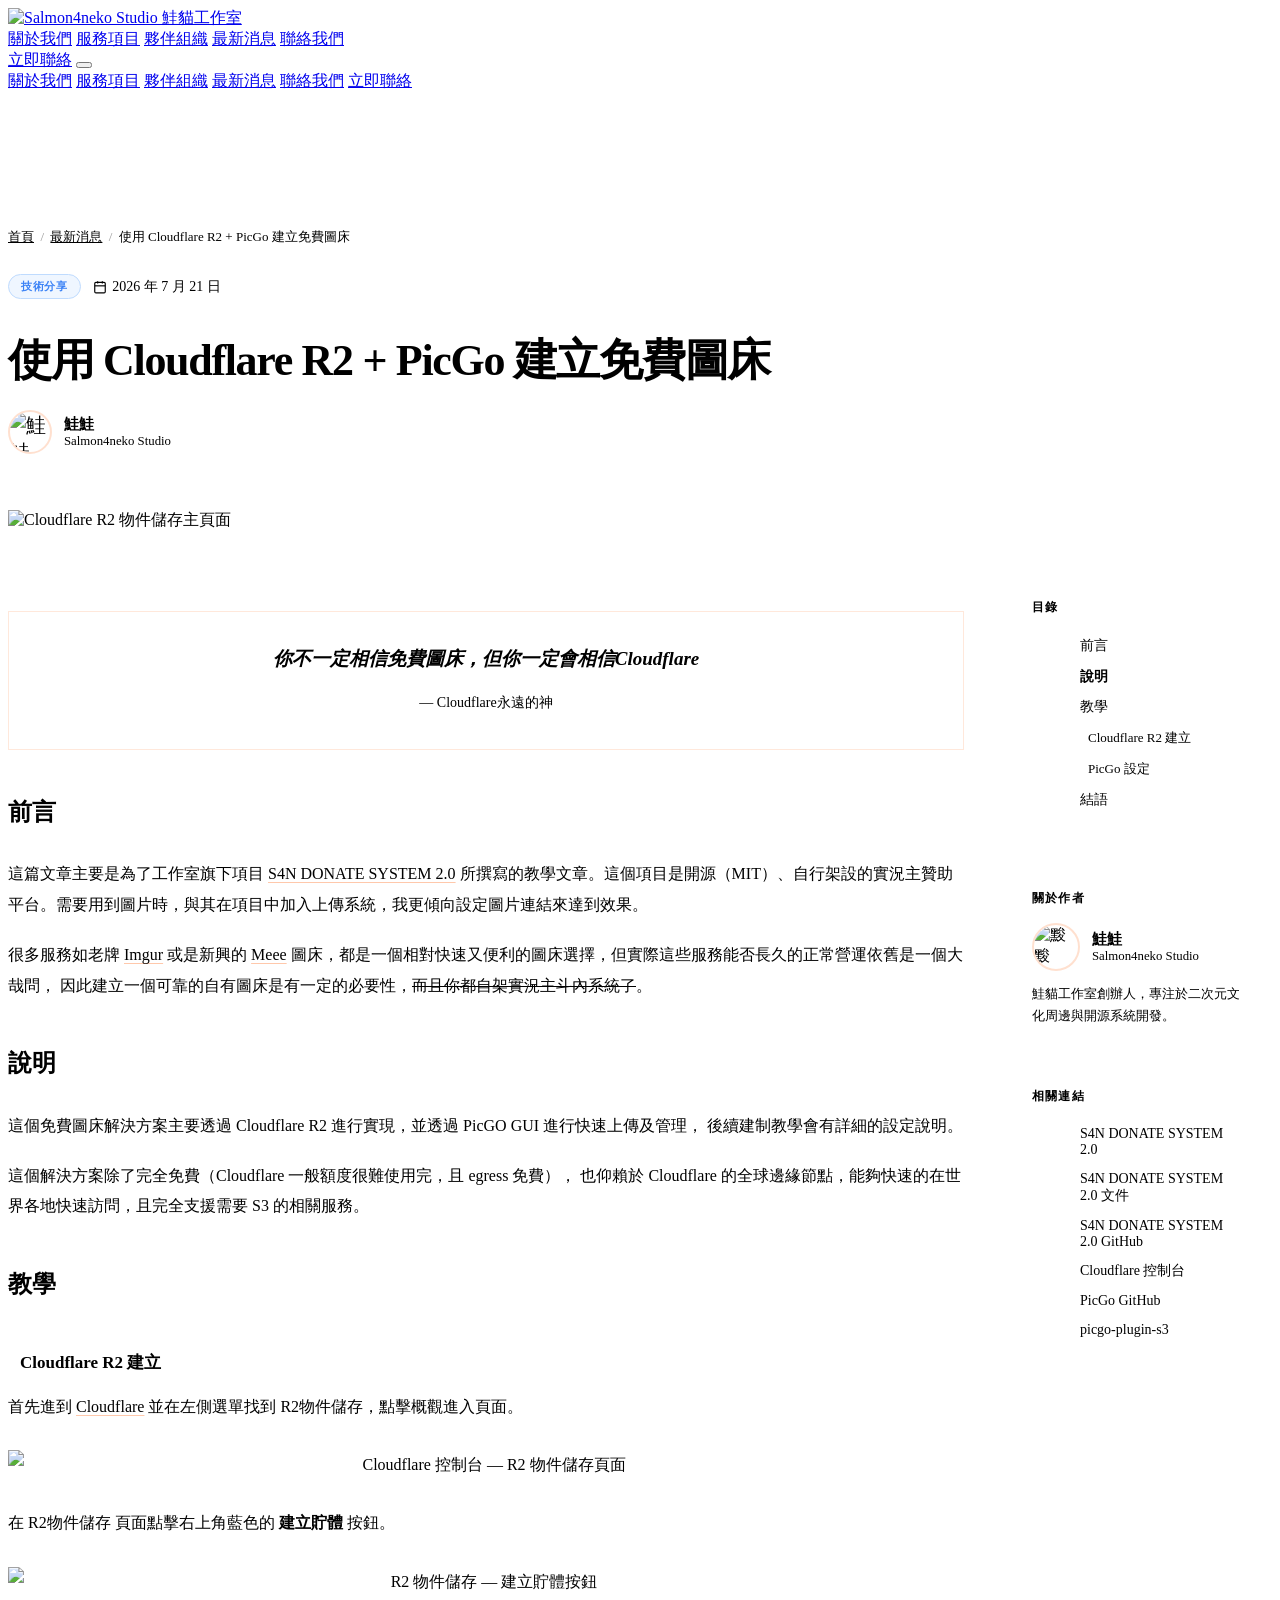
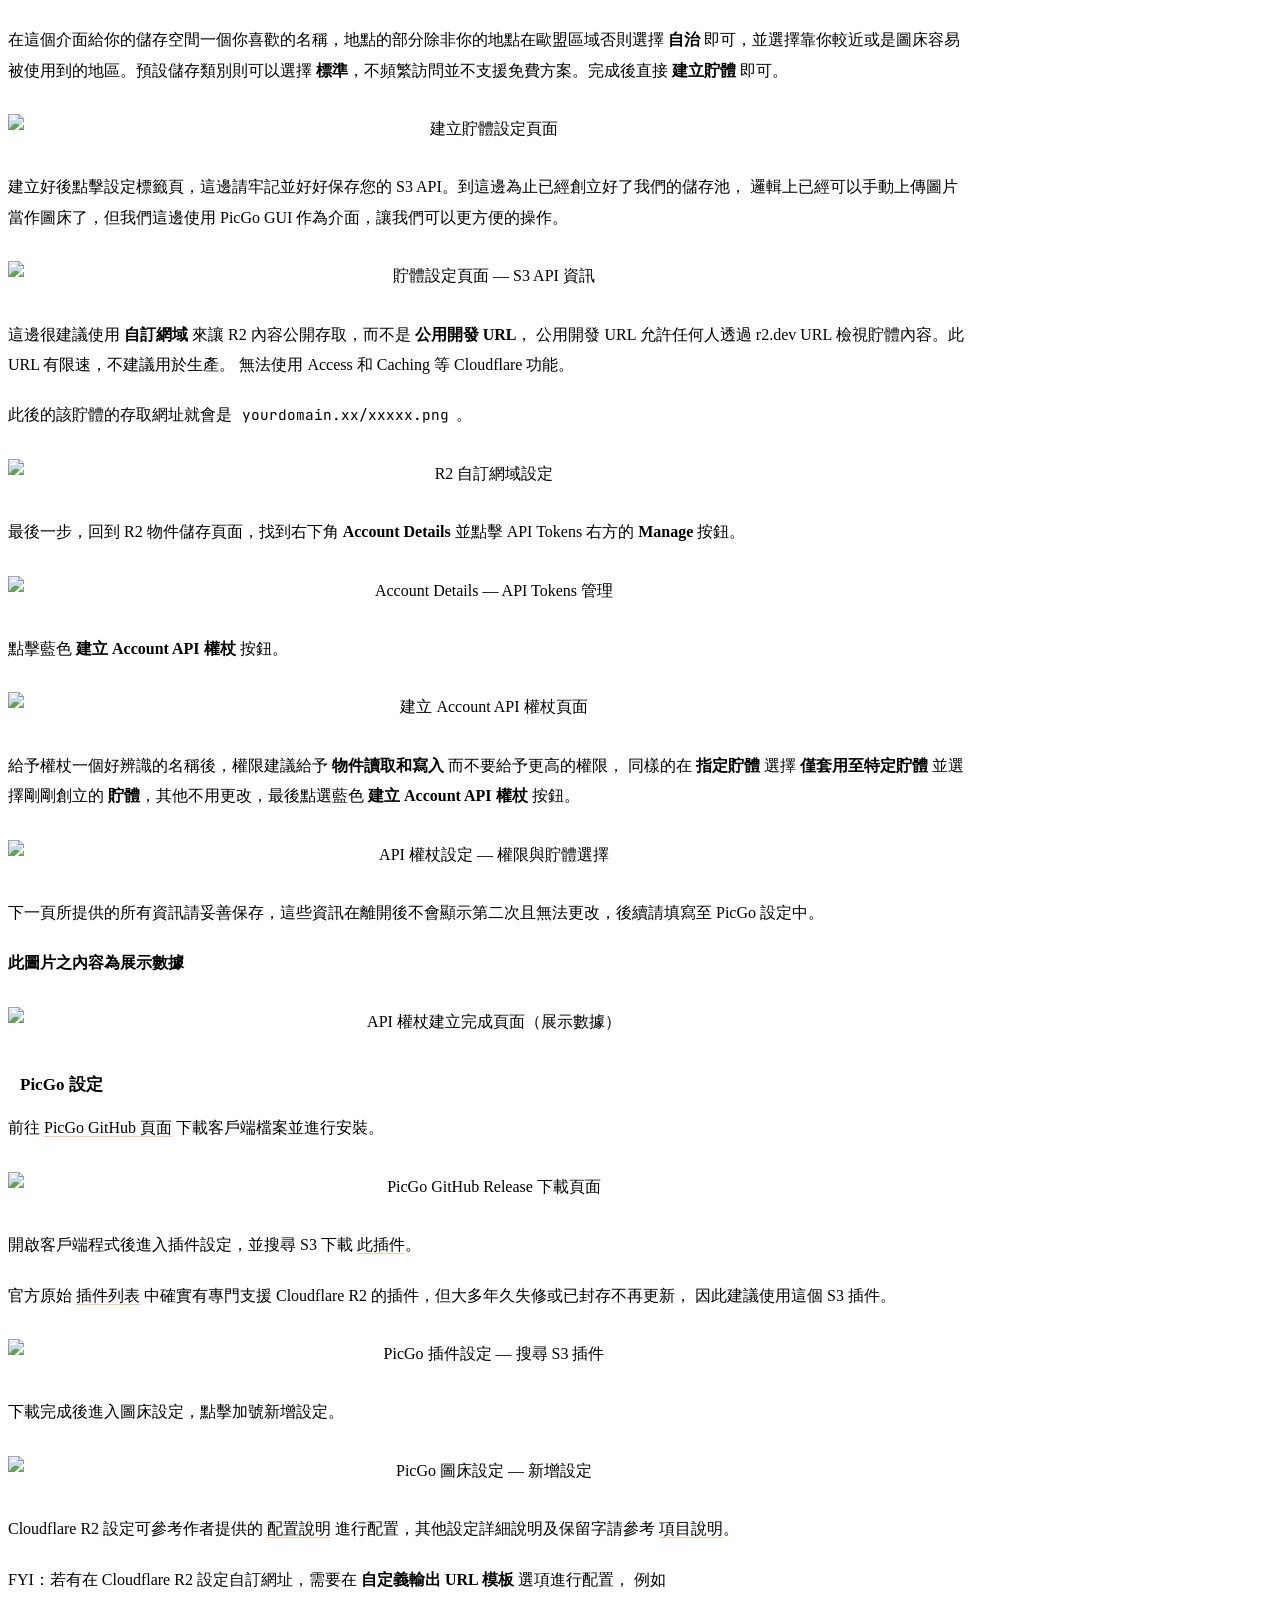
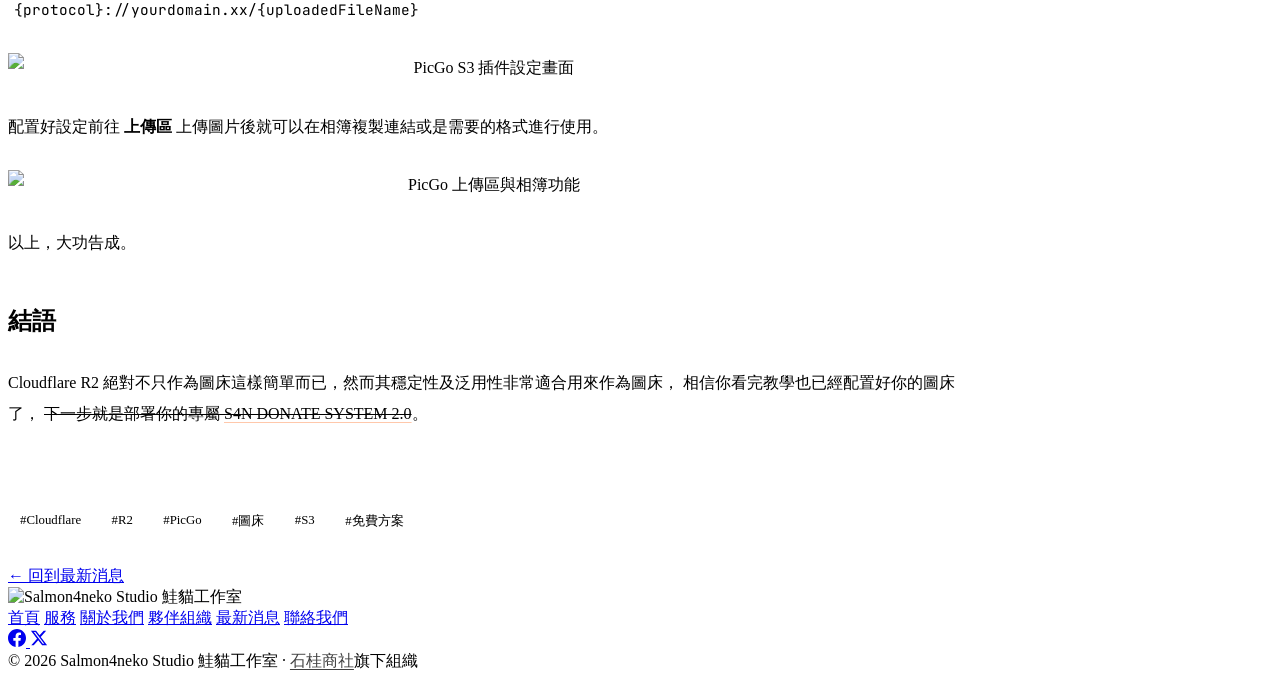
==== news/001-cloudflare-r2-picgo.html @ 96226a27 "feat: describe S4N DONATE SYSTEM 2.0 on the services page Replace the archived v1 claims (GPLv3, the" ====
<!DOCTYPE html>
<html lang="zh-TW">

<head>
    <meta charset="UTF-8" />
    <meta name="viewport" content="width=device-width, initial-scale=1, shrink-to-fit=no" />
    <title>使用 Cloudflare R2 + PicGo 建立免費圖床 — Salmon4neko Studio</title>
    <meta name="description" content="介紹如何透過 Cloudflare R2 物件儲存搭配 PicGo GUI 工具，建立穩定可靠的自有圖床解決方案，完全免費且支援全球 CDN 加速。" />
    <meta property="og:title" content="使用 Cloudflare R2 + PicGo 建立免費圖床 — Salmon4neko Studio" />
    <meta property="og:description" content="介紹如何透過 Cloudflare R2 物件儲存搭配 PicGo GUI 工具，建立穩定可靠的自有圖床解決方案。" />
    <meta property="og:type" content="article" />
    <meta property="og:image" content="https://img.uwub.tw/Salmon4neko%20Studio_%E6%A8%99%E6%BA%96%E5%AD%97.png" />
    <meta property="og:url" content="https://salmon4neko.com/news/001-cloudflare-r2-picgo" />
    <meta property="article:published_time" content="2026-07-21" />
    <link rel="icon" type="image/png"
        href="https://img.uwub.tw/Salmon4neko%20Studio_%E6%AD%A3%E6%96%B9%E5%BD%A2%E5%9C%96%E6%A8%99.png" />

    <!-- Tocas UI 5.0 -->
    <link rel="stylesheet" href="https://cdnjs.cloudflare.com/ajax/libs/tocas-ui/5.0.2/tocas.min.css" />
    <script src="https://cdnjs.cloudflare.com/ajax/libs/tocas-ui/5.0.2/tocas.min.js"></script>

    <!-- 字體：Noto Sans TC + JetBrains Mono -->
    <link rel="preconnect" href="https://fonts.googleapis.com" />
    <link rel="preconnect" href="https://fonts.gstatic.com" crossorigin />
    <link
        href="https://fonts.googleapis.com/css2?family=Noto+Sans+TC:wght@300;400;500;700;900&family=JetBrains+Mono:wght@400;500&display=swap"
        rel="stylesheet" />

    <link rel="stylesheet" href="../style.css?v=20260721c" />

    <style>
        /* =============================================
           文章頁面專屬樣式
           ============================================= */

        /* 文章 Hero */
        .s4n-article-hero {
            margin-top: 64px;
            padding: 4.5rem 0 3.5rem;
            background: var(--s4n-bg);
            border-bottom: 1px solid var(--s4n-border);
        }

        .s4n-article-breadcrumb {
            display: flex;
            align-items: center;
            gap: 0.4rem;
            font-size: 0.8125rem;
            color: var(--s4n-text-light);
            margin-bottom: 1.75rem;
            flex-wrap: wrap;
        }

        .s4n-article-breadcrumb a {
            color: var(--s4n-text-2);
            transition: color var(--s4n-transition);
        }

        .s4n-article-breadcrumb a:hover {
            color: var(--s4n-salmon);
        }

        .s4n-article-breadcrumb-sep {
            opacity: 0.4;
        }

        .s4n-article-hero-meta {
            display: flex;
            align-items: center;
            gap: 0.75rem;
            flex-wrap: wrap;
            margin-bottom: 1.25rem;
        }

        .s4n-article-cat-tag {
            display: inline-block;
            font-size: 0.7rem;
            font-weight: 700;
            letter-spacing: 0.06em;
            text-transform: uppercase;
            padding: 0.25rem 0.75rem;
            border-radius: 999px;
            background: #eff6ff;
            color: #3b82f6;
            border: 1px solid #bfdbfe;
        }

        .s4n-article-date {
            font-size: 0.875rem;
            color: var(--s4n-text-light);
            display: flex;
            align-items: center;
            gap: 0.35rem;
        }

        .s4n-article-hero-title {
            font-size: clamp(1.875rem, 4vw, 2.75rem);
            font-weight: 900;
            letter-spacing: -0.03em;
            line-height: 1.15;
            color: var(--s4n-text);
            margin-bottom: 1.5rem;
        }

        .s4n-article-hero-author {
            display: flex;
            align-items: center;
            gap: 0.75rem;
        }

        .s4n-article-author-avatar {
            width: 40px;
            height: 40px;
            border-radius: 50%;
            background: var(--s4n-salmon-pale);
            border: 2px solid rgba(255, 99, 16, 0.2);
            display: flex;
            align-items: center;
            justify-content: center;
            font-size: 1.25rem;
            flex-shrink: 0;
            object-fit: cover;
        }

        .s4n-article-author-name {
            font-size: 0.9375rem;
            font-weight: 600;
            color: var(--s4n-text);
        }

        .s4n-article-author-role {
            font-size: 0.8rem;
            color: var(--s4n-text-light);
        }

        /* 封面圖 */
        .s4n-article-cover {
            width: 100%;
            max-height: 480px;
            object-fit: cover;
            border-radius: var(--s4n-radius-lg);
            display: block;
            margin: 0 auto 3rem;
            box-shadow: var(--s4n-shadow-lg);
        }

        /* 文章主體佈局 */
        .s4n-article-layout {
            display: grid;
            grid-template-columns: 1fr 260px;
            gap: 3rem;
            align-items: start;
        }

        /* 文章內容 */
        .s4n-article-body {
            min-width: 0;
        }

        .s4n-article-content {
            font-size: 1rem;
            line-height: 1.9;
            color: var(--s4n-text);
        }

        .s4n-article-content h2 {
            font-size: 1.5rem;
            font-weight: 800;
            letter-spacing: -0.02em;
            color: var(--s4n-text);
            margin: 2.5rem 0 1rem;
            padding-bottom: 0.5rem;
            border-bottom: 2px solid var(--s4n-border);
        }

        .s4n-article-content h2:first-child {
            margin-top: 0;
        }

        .s4n-article-content h4 {
            font-size: 1.0625rem;
            font-weight: 700;
            color: var(--s4n-text);
            margin: 2rem 0 0.75rem;
            display: flex;
            align-items: center;
            gap: 0.5rem;
        }

        .s4n-article-content h4::before {
            content: '';
            display: inline-block;
            width: 4px;
            height: 1em;
            background: var(--s4n-salmon);
            border-radius: 2px;
            flex-shrink: 0;
        }

        .s4n-article-content p {
            margin: 0 0 1.25rem;
            color: var(--s4n-text);
        }

        .s4n-article-content p:last-child {
            margin-bottom: 0;
        }

        .s4n-article-content a {
            color: var(--s4n-salmon);
            text-decoration: underline;
            text-decoration-color: rgba(255, 99, 16, 0.35);
            text-underline-offset: 3px;
            font-weight: 500;
            transition: color var(--s4n-transition), text-decoration-color var(--s4n-transition);
        }

        .s4n-article-content a:hover {
            color: var(--s4n-salmon-dk);
            text-decoration-color: var(--s4n-salmon-dk);
        }

        .s4n-article-content strong {
            font-weight: 700;
            color: var(--s4n-text);
        }

        .s4n-article-content s {
            color: var(--s4n-text-light);
            text-decoration: line-through;
        }

        /* 文章圖片 */
        .s4n-article-img-wrap {
            margin: 1.75rem 0;
            text-align: center;
        }

        .s4n-article-img-wrap img {
            max-width: 100%;
            height: auto;
            border-radius: var(--s4n-radius);
            border: 1px solid var(--s4n-border);
            box-shadow: var(--s4n-shadow);
            display: block;
            margin: 0 auto;
        }

        /* 引言塊 */
        .s4n-article-pullquote {
            margin: 2rem 0;
            padding: 2rem 2.5rem;
            background: linear-gradient(135deg, var(--s4n-salmon-pale) 0%, rgba(255, 243, 237, 0.5) 100%);
            border-radius: var(--s4n-radius-lg);
            border: 1px solid rgba(255, 99, 16, 0.15);
            text-align: center;
        }

        .s4n-article-pullquote blockquote {
            margin: 0;
        }

        .s4n-article-pullquote p {
            font-size: 1.1875rem;
            font-weight: 700;
            color: var(--s4n-salmon-dk);
            line-height: 1.6;
            margin-bottom: 0.75rem !important;
            font-style: italic;
        }

        .s4n-article-pullquote cite {
            font-size: 0.875rem;
            color: var(--s4n-text-2);
            font-style: normal;
        }

        .s4n-article-pullquote cite::before {
            content: '— ';
        }

        /* 側欄 */
        .s4n-article-sidebar {
            position: sticky;
            top: calc(64px + 1.5rem);
        }

        .s4n-sidebar-card {
            background: var(--s4n-white);
            border: 1px solid var(--s4n-border);
            border-radius: var(--s4n-radius);
            padding: 1.25rem;
            box-shadow: var(--s4n-shadow-sm);
            margin-bottom: 1.25rem;
        }

        .s4n-sidebar-title {
            font-size: 0.75rem;
            font-weight: 700;
            letter-spacing: 0.1em;
            text-transform: uppercase;
            color: var(--s4n-text-light);
            margin-bottom: 1rem;
        }

        .s4n-toc-list {
            list-style: none;
            display: flex;
            flex-direction: column;
            gap: 0.2rem;
        }

        .s4n-toc-list a {
            display: block;
            font-size: 0.875rem;
            color: var(--s4n-text-2);
            padding: 0.3rem 0.5rem;
            border-radius: var(--s4n-radius-sm);
            transition: color var(--s4n-transition), background var(--s4n-transition);
            text-decoration: none;
        }

        .s4n-toc-list a:hover {
            color: var(--s4n-salmon);
            background: var(--s4n-salmon-pale);
        }

        .s4n-toc-list .toc-sub {
            padding-left: 1rem;
            font-size: 0.8125rem;
            color: var(--s4n-text-light);
        }

        /* 文章底部 */
        .s4n-article-footer {
            margin-top: 3rem;
            padding-top: 2rem;
            border-top: 2px solid var(--s4n-border);
        }

        .s4n-article-tags {
            display: flex;
            flex-wrap: wrap;
            gap: 0.4rem;
            margin-bottom: 2rem;
        }

        .s4n-article-tag {
            font-size: 0.8rem;
            padding: 0.25rem 0.75rem;
            border-radius: 999px;
            background: var(--s4n-bg-alt);
            border: 1px solid var(--s4n-border);
            color: var(--s4n-text-2);
        }

        .s4n-article-nav {
            display: flex;
            justify-content: space-between;
            align-items: center;
            gap: 1rem;
            flex-wrap: wrap;
        }

        /* 響應式 */
        @media (max-width: 900px) {
            .s4n-article-layout {
                grid-template-columns: 1fr;
            }

            .s4n-article-sidebar {
                position: static;
            }
        }

        @media (max-width: 640px) {
            .s4n-article-hero {
                padding: 3.5rem 0 2.5rem;
            }

            .s4n-article-content h2 {
                font-size: 1.25rem;
            }

            .s4n-article-pullquote {
                padding: 1.5rem;
            }

            .s4n-article-pullquote p {
                font-size: 1rem;
            }
        }
    </style>
</head>

<body>

    <!-- ======== 導航列 ======== -->
    <header class="s4n-header" id="page-header">
        <div class="s4n-nav-inner">
            <a class="s4n-logo" href="../index.html" id="logo-link">
                <img src="https://img.uwub.tw/Salmon4neko%20Studio_%E6%A8%99%E6%BA%96%E5%AD%97.png"
                    alt="Salmon4neko Studio 鮭貓工作室" class="s4n-logo-img" />
            </a>
            <nav class="s4n-nav-links" id="main-nav" aria-label="主要導覽">
                <a href="../index.html#about" class="s4n-nav-link" id="nav-about">關於我們</a>
                <a href="../pages/services.html" class="s4n-nav-link" id="nav-services">服務項目</a>
                <a href="../index.html#partners" class="s4n-nav-link" id="nav-partners">夥伴組織</a>
                <a href="../pages/news.html" class="s4n-nav-link is-active" id="nav-news">最新消息</a>
                <a href="../pages/contact.html" class="s4n-nav-link" id="nav-contact">聯絡我們</a>
            </nav>
            <a href="../pages/contact.html" class="s4n-cta-btn" id="cta-button">立即聯絡</a>
            <button class="s4n-menu-toggle" id="menu-toggle" aria-label="開啟選單" aria-expanded="false"
                aria-controls="mobile-menu">
                <span></span><span></span><span></span>
            </button>
        </div>
        <!-- 手機選單 -->
        <div class="s4n-mobile-menu" id="mobile-menu" aria-hidden="true">
            <a href="../index.html#about" class="s4n-mobile-link" id="mobile-nav-about">關於我們</a>
            <a href="../pages/services.html" class="s4n-mobile-link" id="mobile-nav-services">服務項目</a>
            <a href="../index.html#partners" class="s4n-mobile-link" id="mobile-nav-partners">夥伴組織</a>
            <a href="../pages/news.html" class="s4n-mobile-link" id="mobile-nav-news">最新消息</a>
            <a href="../pages/contact.html" class="s4n-mobile-link" id="mobile-nav-contact">聯絡我們</a>
            <a href="../pages/contact.html" class="s4n-mobile-cta" id="mobile-cta">立即聯絡</a>
        </div>
    </header>

    <!-- ======== 文章 Hero ======== -->
    <section class="s4n-article-hero" id="article-hero">
        <div class="s4n-container">

            <!-- 麵包屑 -->
            <nav class="s4n-article-breadcrumb" aria-label="麵包屑導覽" id="breadcrumb">
                <a href="../index.html" id="bc-home">首頁</a>
                <span class="s4n-article-breadcrumb-sep" aria-hidden="true">/</span>
                <a href="../pages/news.html" id="bc-news">最新消息</a>
                <span class="s4n-article-breadcrumb-sep" aria-hidden="true">/</span>
                <span aria-current="page">使用 Cloudflare R2 + PicGo 建立免費圖床</span>
            </nav>

            <div class="s4n-article-hero-meta" id="article-meta">
                <span class="s4n-article-cat-tag" id="article-cat">技術分享</span>
                <span class="s4n-article-date" id="article-date">
                    <svg width="14" height="14" viewBox="0 0 24 24" fill="none" stroke="currentColor" stroke-width="2"
                        aria-hidden="true">
                        <rect x="3" y="4" width="18" height="18" rx="2" ry="2"></rect>
                        <line x1="16" y1="2" x2="16" y2="6"></line>
                        <line x1="8" y1="2" x2="8" y2="6"></line>
                        <line x1="3" y1="10" x2="21" y2="10"></line>
                    </svg>
                    2026 年 7 月 21 日
                </span>
            </div>

            <h1 class="s4n-article-hero-title" id="article-title">
                使用 Cloudflare R2 + PicGo 建立免費圖床
            </h1>

            <div class="s4n-article-hero-author" id="article-author">
                <img src="https://img.uwub.tw/bafkreihvciizougvtv62mdo3qgdpns3is7l3yuhtyetq4fu3cuzlg3fs4a.jpg" alt="鮭鮭"
                    class="s4n-article-author-avatar" />
                <div>
                    <div class="s4n-article-author-name">鮭鮭</div>
                    <div class="s4n-article-author-role">Salmon4neko Studio</div>
                </div>
            </div>

        </div>
    </section>

    <!-- ======== 文章主體 ======== -->
    <section class="s4n-section" id="article-main">
        <div class="s4n-container">

            <!-- 封面圖 -->
            <img src="https://img.uwub.tw/%E4%BD%BF%E7%94%A8%20Cloudflare%20R2%20%2B%20PicGo%20%E5%BB%BA%E7%AB%8B%E5%85%8D%E8%B2%BB%E5%9C%96%E5%BA%8A.png"
                alt="Cloudflare R2 物件儲存主頁面" class="s4n-article-cover" id="article-cover" />

            <div class="s4n-article-layout" id="article-layout">

                <!-- 文章內容 -->
                <article class="s4n-article-body" id="article-body">
                    <div class="s4n-article-content" id="article-content">

                        <!-- 引言 -->
                        <div class="s4n-article-pullquote" id="pullquote-1">
                            <blockquote>
                                <p>你不一定相信免費圖床，但你一定會相信Cloudflare</p>
                                <cite>Cloudflare永遠的神</cite>
                            </blockquote>
                        </div>

                        <!-- 前言 -->
                        <h2 id="section-intro">前言</h2>

                        <p>
                            這篇文章主要是為了工作室旗下項目
                            <strong><a href="https://github.com/Salmon4neko-Studio/S4N-Donate-System-2.0" target="_blank"
                                    rel="noopener">S4N DONATE SYSTEM 2.0</a></strong>
                            所撰寫的教學文章。這個項目是開源（MIT）、自行架設的實況主贊助平台。需要用到圖片時，與其在項目中加入上傳系統，我更傾向設定圖片連結來達到效果。
                        </p>

                        <p>
                            很多服務如老牌 <a href="https://imgur.com/" target="_blank" rel="noopener">Imgur</a>
                            或是新興的 <a href="https://meee.com.tw/" target="_blank" rel="noopener">Meee</a>
                            圖床，都是一個相對快速又便利的圖床選擇，但實際這些服務能否長久的正常營運依舊是一個大哉問，
                            因此建立一個可靠的自有圖床是有一定的必要性，<s>而且你都自架實況主斗內系統了</s>。
                        </p>

                        <!-- 說明 -->
                        <h2 id="section-intro2">說明</h2>

                        <p>
                            這個免費圖床解決方案主要透過 Cloudflare R2 進行實現，並透過 PicGO GUI 進行快速上傳及管理，
                            後續建制教學會有詳細的設定說明。
                        </p>

                        <p>
                            這個解決方案除了完全免費（Cloudflare 一般額度很難使用完，且 egress 免費），
                            也仰賴於 Cloudflare 的全球邊緣節點，能夠快速的在世界各地快速訪問，且完全支援需要 S3 的相關服務。
                        </p>

                        <!-- 教學 -->
                        <h2 id="section-tutorial">教學</h2>

                        <h4 id="section-r2">Cloudflare R2 建立</h4>

                        <p>
                            首先進到 <a href="https://dash.cloudflare.com/" target="_blank" rel="noopener">Cloudflare</a>
                            並在左側選單找到 R2物件儲存，點擊概觀進入頁面。
                        </p>

                        <div class="s4n-article-img-wrap">
                            <img src="https://img.uwub.tw/cf1.png" alt="Cloudflare 控制台 — R2 物件儲存頁面" loading="lazy" />
                        </div>

                        <p>在 R2物件儲存 頁面點擊右上角藍色的 <strong>建立貯體</strong> 按鈕。</p>

                        <div class="s4n-article-img-wrap">
                            <img src="https://img.uwub.tw/cf2.png" alt="R2 物件儲存 — 建立貯體按鈕" loading="lazy" />
                        </div>

                        <p>
                            在這個介面給你的儲存空間一個你喜歡的名稱，地點的部分除非你的地點在歐盟區域否則選擇
                            <strong>自治</strong> 即可，並選擇靠你較近或是圖床容易被使用到的地區。預設儲存類別則可以選擇
                            <strong>標準</strong>，不頻繁訪問並不支援免費方案。完成後直接 <strong>建立貯體</strong> 即可。
                        </p>

                        <div class="s4n-article-img-wrap">
                            <img src="https://img.uwub.tw/cf3.png" alt="建立貯體設定頁面" loading="lazy" />
                        </div>

                        <p>
                            建立好後點擊設定標籤頁，這邊請牢記並好好保存您的 S3 API。到這邊為止已經創立好了我們的儲存池，
                            邏輯上已經可以手動上傳圖片當作圖床了，但我們這邊使用 PicGo GUI 作為介面，讓我們可以更方便的操作。
                        </p>

                        <div class="s4n-article-img-wrap">
                            <img src="https://img.uwub.tw/cf4.png" alt="貯體設定頁面 — S3 API 資訊" loading="lazy" />
                        </div>

                        <p>
                            這邊很建議使用 <strong>自訂網域</strong> 來讓 R2 內容公開存取，而不是 <strong>公用開發 URL</strong>，
                            公用開發 URL 允許任何人透過 r2.dev URL 檢視貯體內容。此 URL 有限速，不建議用於生產。
                            無法使用 Access 和 Caching 等 Cloudflare 功能。
                        </p>

                        <p>此後的該貯體的存取網址就會是 <code
                                style="background:var(--s4n-bg-alt);padding:0.15em 0.45em;border-radius:4px;font-family:'JetBrains Mono',monospace;font-size:0.9em;">yourdomain.xx/xxxxx.png</code>。
                        </p>

                        <div class="s4n-article-img-wrap">
                            <img src="https://img.uwub.tw/cf5.png" alt="R2 自訂網域設定" loading="lazy" />
                        </div>

                        <p>
                            最後一步，回到 R2 物件儲存頁面，找到右下角 <strong>Account Details</strong>
                            並點擊 API Tokens 右方的 <strong>Manage</strong> 按鈕。
                        </p>

                        <div class="s4n-article-img-wrap">
                            <img src="https://img.uwub.tw/cf14.png" alt="Account Details — API Tokens 管理"
                                loading="lazy" />
                        </div>

                        <p>點擊藍色 <strong>建立 Account API 權杖</strong> 按鈕。</p>

                        <div class="s4n-article-img-wrap">
                            <img src="https://img.uwub.tw/cf15.png" alt="建立 Account API 權杖頁面" loading="lazy" />
                        </div>

                        <p>
                            給予權杖一個好辨識的名稱後，權限建議給予 <strong>物件讀取和寫入</strong> 而不要給予更高的權限，
                            同樣的在 <strong>指定貯體</strong> 選擇 <strong>僅套用至特定貯體</strong> 並選擇剛剛創立的
                            <strong>貯體</strong>，其他不用更改，最後點選藍色 <strong>建立 Account API 權杖</strong> 按鈕。
                        </p>

                        <div class="s4n-article-img-wrap">
                            <img src="https://img.uwub.tw/cf16.png" alt="API 權杖設定 — 權限與貯體選擇" loading="lazy" />
                        </div>

                        <p>下一頁所提供的所有資訊請妥善保存，這些資訊在離開後不會顯示第二次且無法更改，後續請填寫至 PicGo 設定中。</p>

                        <p><strong>此圖片之內容為展示數據</strong></p>

                        <div class="s4n-article-img-wrap">
                            <img src="https://img.uwub.tw/cf17.png" alt="API 權杖建立完成頁面（展示數據）" loading="lazy" />
                        </div>

                        <h4 id="section-picgo">PicGo 設定</h4>

                        <p>
                            前往 <a href="https://github.com/Molunerfinn/picgo?tab=readme-ov-file#download--install"
                                target="_blank" rel="noopener">PicGo GitHub 頁面</a>
                            下載客戶端檔案並進行安裝。
                        </p>

                        <div class="s4n-article-img-wrap">
                            <img src="https://img.uwub.tw/cf6.png" alt="PicGo GitHub Release 下載頁面" loading="lazy" />
                        </div>

                        <p>
                            開啟客戶端程式後進入插件設定，並搜尋 S3 下載
                            <a href="https://github.com/wayjam/picgo-plugin-s3" target="_blank" rel="noopener">此插件</a>。
                        </p>

                        <p>
                            官方原始 <a href="https://github.com/PicGo/Awesome-PicGo" target="_blank"
                                rel="noopener">插件列表</a>
                            中確實有專門支援 Cloudflare R2 的插件，但大多年久失修或已封存不再更新，
                            因此建議使用這個 S3 插件。
                        </p>

                        <div class="s4n-article-img-wrap">
                            <img src="https://img.uwub.tw/cf7.png" alt="PicGo 插件設定 — 搜尋 S3 插件" loading="lazy" />
                        </div>

                        <p>下載完成後進入圖床設定，點擊加號新增設定。</p>

                        <div class="s4n-article-img-wrap">
                            <img src="https://img.uwub.tw/cf8.png" alt="PicGo 圖床設定 — 新增設定" loading="lazy" />
                        </div>

                        <p>
                            Cloudflare R2 設定可參考作者提供的
                            <a href="https://github.com/wayjam/picgo-plugin-s3/issues/28" target="_blank"
                                rel="noopener">配置說明</a>
                            進行配置，其他設定詳細說明及保留字請參考
                            <a href="https://github.com/wayjam/picgo-plugin-s3?tab=readme-ov-file#%E9%85%8D%E7%BD%AE-configuration"
                                target="_blank" rel="noopener">項目說明</a>。
                        </p>

                        <p>
                            FYI：若有在 Cloudflare R2 設定自訂網址，需要在 <strong>自定義輸出 URL 模板</strong> 選項進行配置，
                            例如 <code
                                style="background:var(--s4n-bg-alt);padding:0.15em 0.45em;border-radius:4px;font-family:'JetBrains Mono',monospace;font-size:0.9em;">{protocol}://yourdomain.xx/{uploadedFileName}</code>
                        </p>

                        <div class="s4n-article-img-wrap">
                            <img src="https://img.uwub.tw/cf9.png" alt="PicGo S3 插件設定畫面" loading="lazy" />
                        </div>

                        <p>配置好設定前往 <strong>上傳區</strong> 上傳圖片後就可以在相簿複製連結或是需要的格式進行使用。</p>

                        <div class="s4n-article-img-wrap">
                            <img src="https://img.uwub.tw/cf18.png" alt="PicGo 上傳區與相簿功能" loading="lazy" />
                        </div>

                        <p>以上，大功告成。</p>

                        <!-- 結語 -->
                        <h2 id="section-conclusion">結語</h2>

                        <p>
                            Cloudflare R2 絕對不只作為圖床這樣簡單而已，然而其穩定性及泛用性非常適合用來作為圖床，
                            相信你看完教學也已經配置好你的圖床了，
                            <s>下一步就是部署你的專屬 <a href="https://github.com/Salmon4neko-Studio/S4N-Donate-System-2.0"
                                    target="_blank" rel="noopener">S4N DONATE SYSTEM 2.0</a></s>。
                        </p>

                    </div>

                    <!-- 文章底部 -->
                    <div class="s4n-article-footer" id="article-footer">
                        <div class="s4n-article-tags" id="article-tags" aria-label="文章標籤">
                            <span class="s4n-article-tag">#Cloudflare</span>
                            <span class="s4n-article-tag">#R2</span>
                            <span class="s4n-article-tag">#PicGo</span>
                            <span class="s4n-article-tag">#圖床</span>
                            <span class="s4n-article-tag">#S3</span>
                            <span class="s4n-article-tag">#免費方案</span>
                        </div>
                        <div class="s4n-article-nav" id="article-nav">
                            <a href="../pages/news.html" class="s4n-btn s4n-btn-ghost" id="back-to-news">← 回到最新消息</a>
                        </div>
                    </div>

                </article>

                <!-- 側欄 -->
                <aside class="s4n-article-sidebar" id="article-sidebar" aria-label="文章側欄">

                    <!-- 目錄 -->
                    <div class="s4n-sidebar-card" id="sidebar-toc">
                        <div class="s4n-sidebar-title">目錄</div>
                        <ul class="s4n-toc-list" role="list">
                            <li><a href="#section-intro">前言</a></li>
                            <li><a href="#section-intro2">說明</a></li>
                            <li><a href="#section-tutorial">教學</a></li>
                            <li><a href="#section-r2" class="toc-sub">Cloudflare R2 建立</a></li>
                            <li><a href="#section-picgo" class="toc-sub">PicGo 設定</a></li>
                            <li><a href="#section-conclusion">結語</a></li>
                        </ul>
                    </div>

                    <!-- 關於作者 -->
                    <div class="s4n-sidebar-card" id="sidebar-author">
                        <div class="s4n-sidebar-title">關於作者</div>
                        <div style="display:flex; align-items:center; gap:0.75rem; margin-bottom:0.75rem;">
                            <img src="https://img.uwub.tw/bafkreihvciizougvtv62mdo3qgdpns3is7l3yuhtyetq4fu3cuzlg3fs4a.jpg"
                                alt="黢黢"
                                style="width:44px;height:44px;border-radius:50%;background:var(--s4n-salmon-pale);border:2px solid rgba(255,99,16,0.2);object-fit:cover;flex-shrink:0;" />
                            <div>
                                <div style="font-weight:700;color:var(--s4n-text);font-size:0.9375rem;">鮭鮭</div>
                                <div style="font-size:0.8rem;color:var(--s4n-text-light);">Salmon4neko Studio</div>
                            </div>
                        </div>
                        <p style="font-size:0.8375rem;color:var(--s4n-text-2);line-height:1.7;margin:0;">
                            鮭貓工作室創辦人，專注於二次元文化周邊與開源系統開發。
                        </p>
                    </div>

                    <!-- 相關連結 -->
                    <div class="s4n-sidebar-card" id="sidebar-links">
                        <div class="s4n-sidebar-title">相關連結</div>
                        <ul class="s4n-toc-list" role="list">
                            <li><a href="https://donate-system.salmon4neko.com/" target="_blank"
                                    rel="noopener">S4N DONATE SYSTEM 2.0</a></li>
                            <li><a href="https://docs.donate-system.salmon4neko.com/" target="_blank"
                                    rel="noopener">S4N DONATE SYSTEM 2.0 文件</a></li>
                            <li><a href="https://github.com/Salmon4neko-Studio/S4N-Donate-System-2.0" target="_blank"
                                    rel="noopener">S4N DONATE SYSTEM 2.0 GitHub</a></li>
                            <li><a href="https://dash.cloudflare.com/" target="_blank" rel="noopener">Cloudflare 控制台</a>
                            </li>
                            <li><a href="https://github.com/Molunerfinn/picgo" target="_blank" rel="noopener">PicGo
                                    GitHub</a></li>
                            <li><a href="https://github.com/wayjam/picgo-plugin-s3" target="_blank"
                                    rel="noopener">picgo-plugin-s3</a></li>
                        </ul>
                    </div>

                </aside>

            </div>
        </div>
    </section>

    <!-- ======== 頁尾 ======== -->
    <footer class="s4n-footer" id="page-footer">
        <div class="s4n-container">
            <div class="s4n-footer-inner">
                <div class="s4n-footer-brand" id="footer-brand">
                    <img src="https://img.uwub.tw/Salmon4neko%20Studio_%E6%A8%99%E6%BA%96%E5%AD%97.png"
                        alt="Salmon4neko Studio 鮭貓工作室" class="s4n-footer-logo" />
                </div>
                <nav class="s4n-footer-nav" id="footer-nav" aria-label="頁尾導覽">
                    <a href="../index.html" id="footer-home">首頁</a>
                    <a href="../pages/services.html" id="footer-services">服務</a>
                    <a href="../index.html#about" id="footer-about">關於我們</a>
                    <a href="../index.html#partners" id="footer-partners">夥伴組織</a>
                    <a href="../pages/news.html" id="footer-news">最新消息</a>
                    <a href="../pages/contact.html" id="footer-contact">聯絡我們</a>
                </nav>
                <div class="s4n-footer-social" id="footer-social">
                    <a href="https://www.facebook.com/salmon4neko" target="_blank" rel="noopener" class="s4n-social-btn"
                        id="footer-facebook" aria-label="Facebook">
                        <svg width="18" height="18" viewBox="0 0 24 24" fill="currentColor"
                            xmlns="http://www.w3.org/2000/svg" aria-hidden="true">
                            <path
                                d="M24 12.073C24 5.404 18.627 0 12 0S0 5.404 0 12.073C0 18.1 4.388 23.094 10.125 24v-8.437H7.078v-3.49h3.047V9.41c0-3.025 1.792-4.697 4.533-4.697 1.312 0 2.686.236 2.686.236v2.97h-1.514c-1.491 0-1.956.93-1.956 1.886v2.268h3.328l-.532 3.49h-2.796V24C19.612 23.094 24 18.1 24 12.073z" />
                        </svg>
                    </a>
                    <a href="https://x.com/salmon4neko" target="_blank" rel="noopener" class="s4n-social-btn"
                        id="footer-twitter" aria-label="X (Twitter)">
                        <svg width="18" height="18" viewBox="0 0 24 24" fill="currentColor"
                            xmlns="http://www.w3.org/2000/svg" aria-hidden="true">
                            <path
                                d="M18.244 2.25h3.308l-7.227 8.26 8.502 11.24H16.17l-5.214-6.817L4.99 21.75H1.68l7.73-8.835L1.254 2.25H8.08l4.713 6.231zm-1.161 17.52h1.833L7.084 4.126H5.117z" />
                        </svg>
                    </a>
                </div>
                <div class="s4n-footer-copy" id="footer-copy">
                    © 2026 Salmon4neko Studio 鮭貓工作室 · <a href="https://sake-corp.com/" target="_blank" rel="noopener"
                        style="color:inherit; text-decoration:underline; text-underline-offset:3px; opacity:0.75; transition:opacity 0.2s;"
                        onmouseover="this.style.opacity='1'" onmouseout="this.style.opacity='0.75'">石桂商社</a>旗下組織
                </div>
            </div>
        </div>
    </footer>

    <script>
        (function () {
            var s = document.createElement('script');
            s.src = '../script.js?v=' + Date.now();
            document.body.appendChild(s);
        })();
    </script>

    <script>
        // 目錄高亮
        (function () {
            var headings = document.querySelectorAll('.s4n-article-content h2, .s4n-article-content h4');
            var tocLinks = document.querySelectorAll('.s4n-toc-list a');

            var observer = new IntersectionObserver(function (entries) {
                entries.forEach(function (entry) {
                    if (entry.isIntersecting) {
                        var id = entry.target.id;
                        tocLinks.forEach(function (link) {
                            link.style.color = '';
                            link.style.background = '';
                            link.style.fontWeight = '';
                            if (link.getAttribute('href') === '#' + id) {
                                link.style.color = 'var(--s4n-salmon)';
                                link.style.background = 'var(--s4n-salmon-pale)';
                                link.style.fontWeight = '600';
                            }
                        });
                    }
                });
            }, { rootMargin: '-64px 0px -70% 0px', threshold: 0 });

            headings.forEach(function (h) { if (h.id) observer.observe(h); });
        })();
    </script>

</body>

</html>
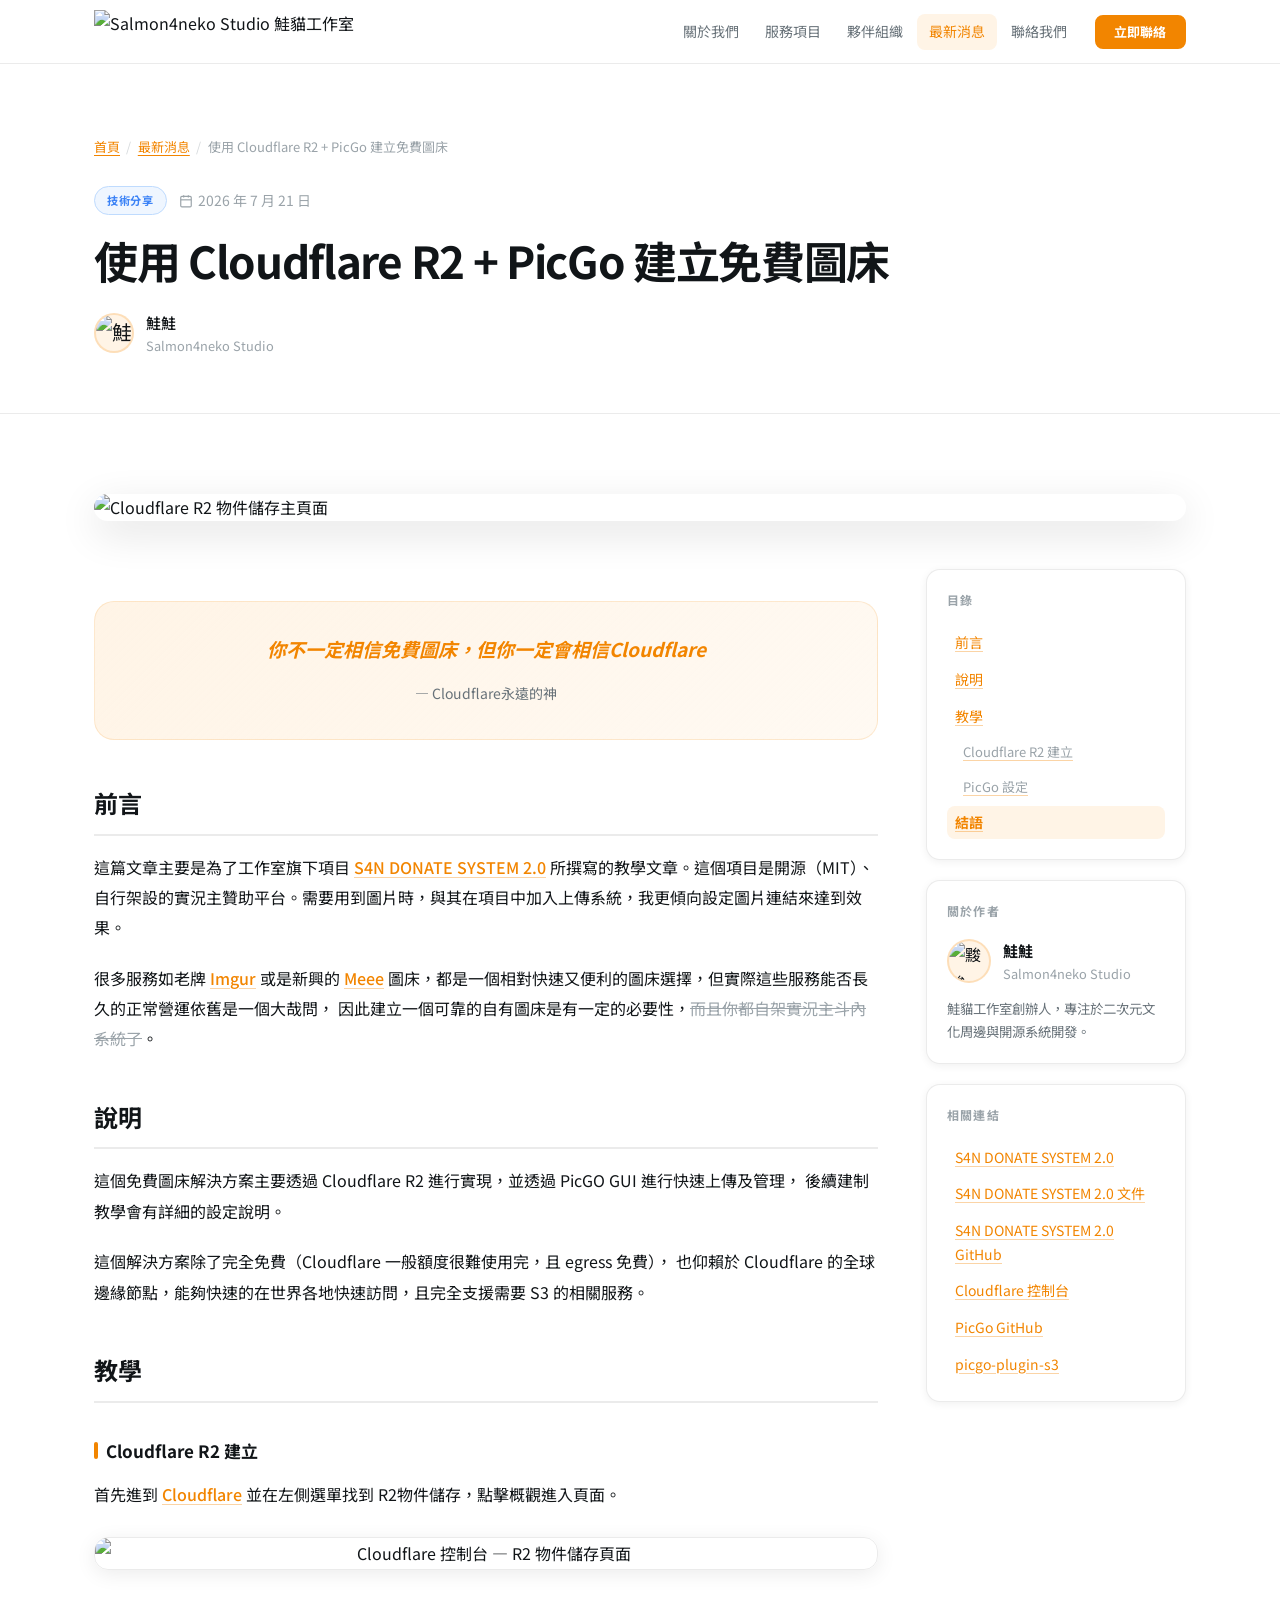
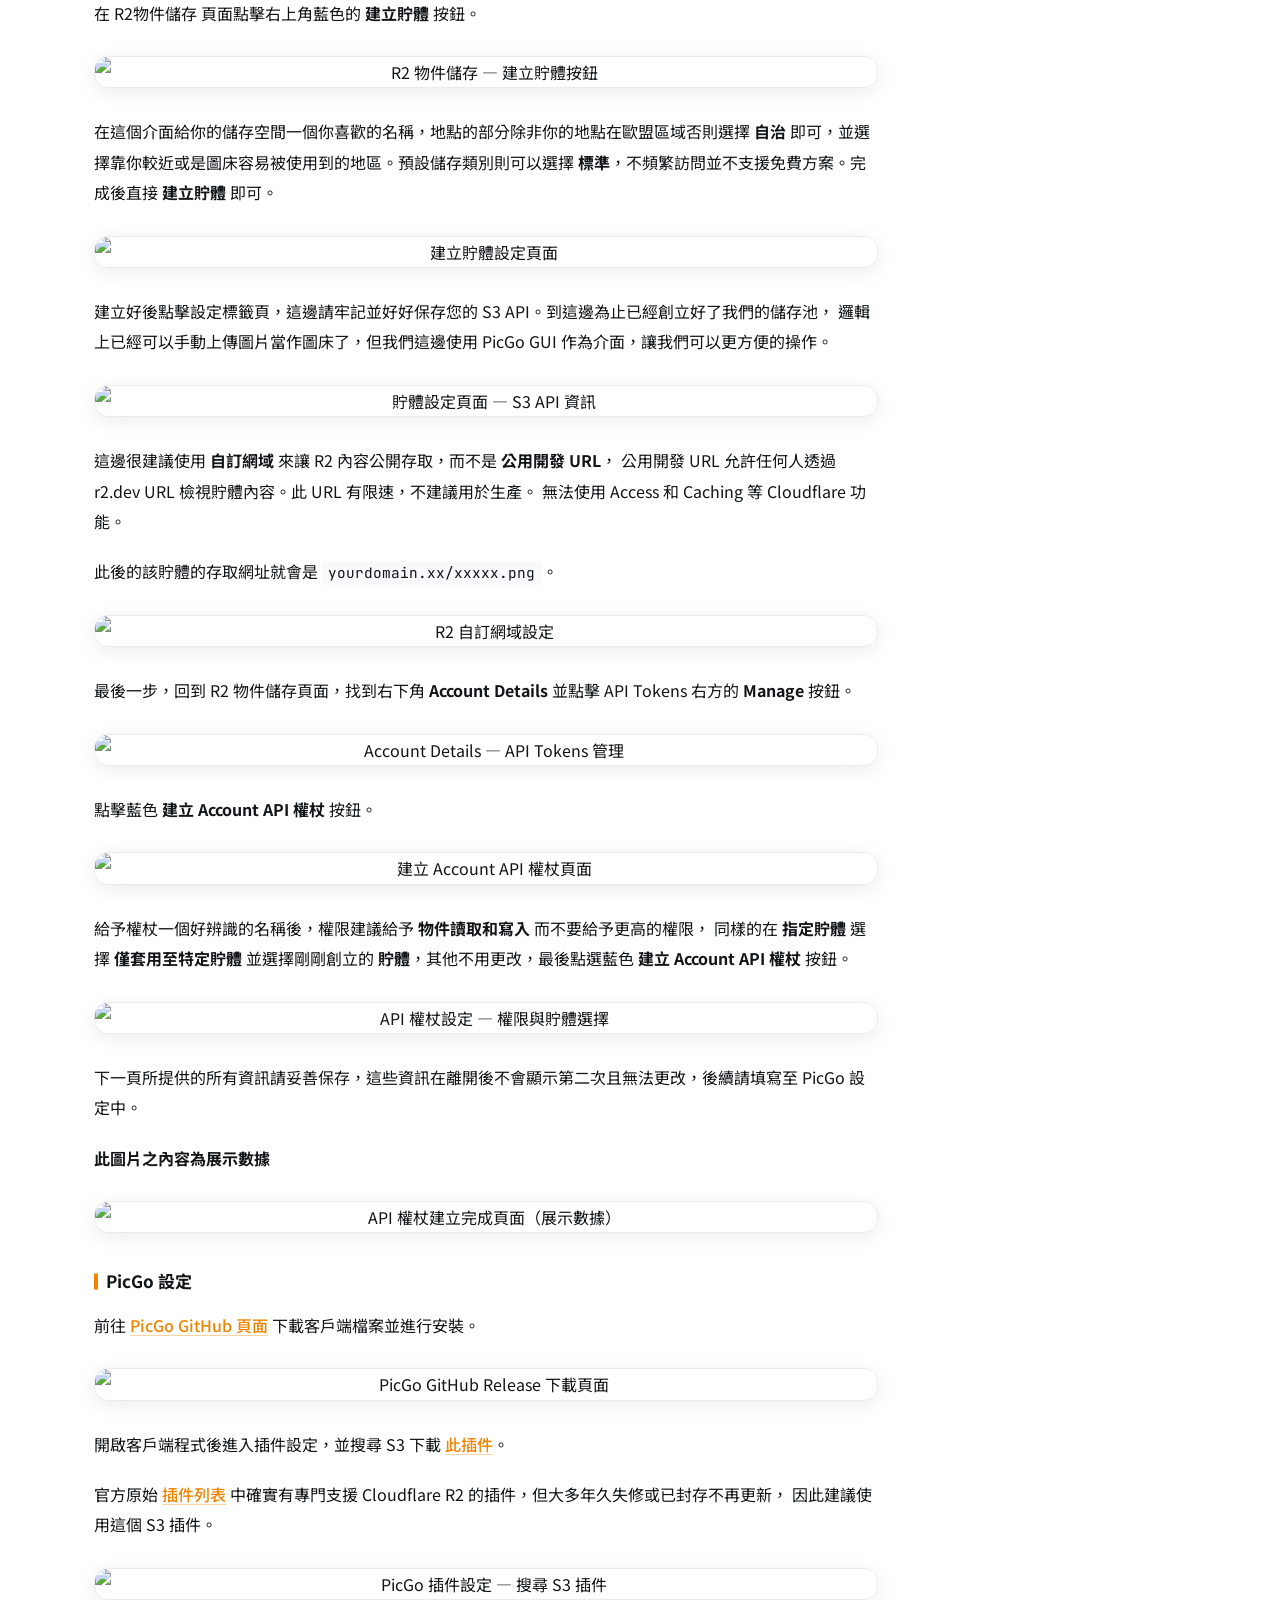
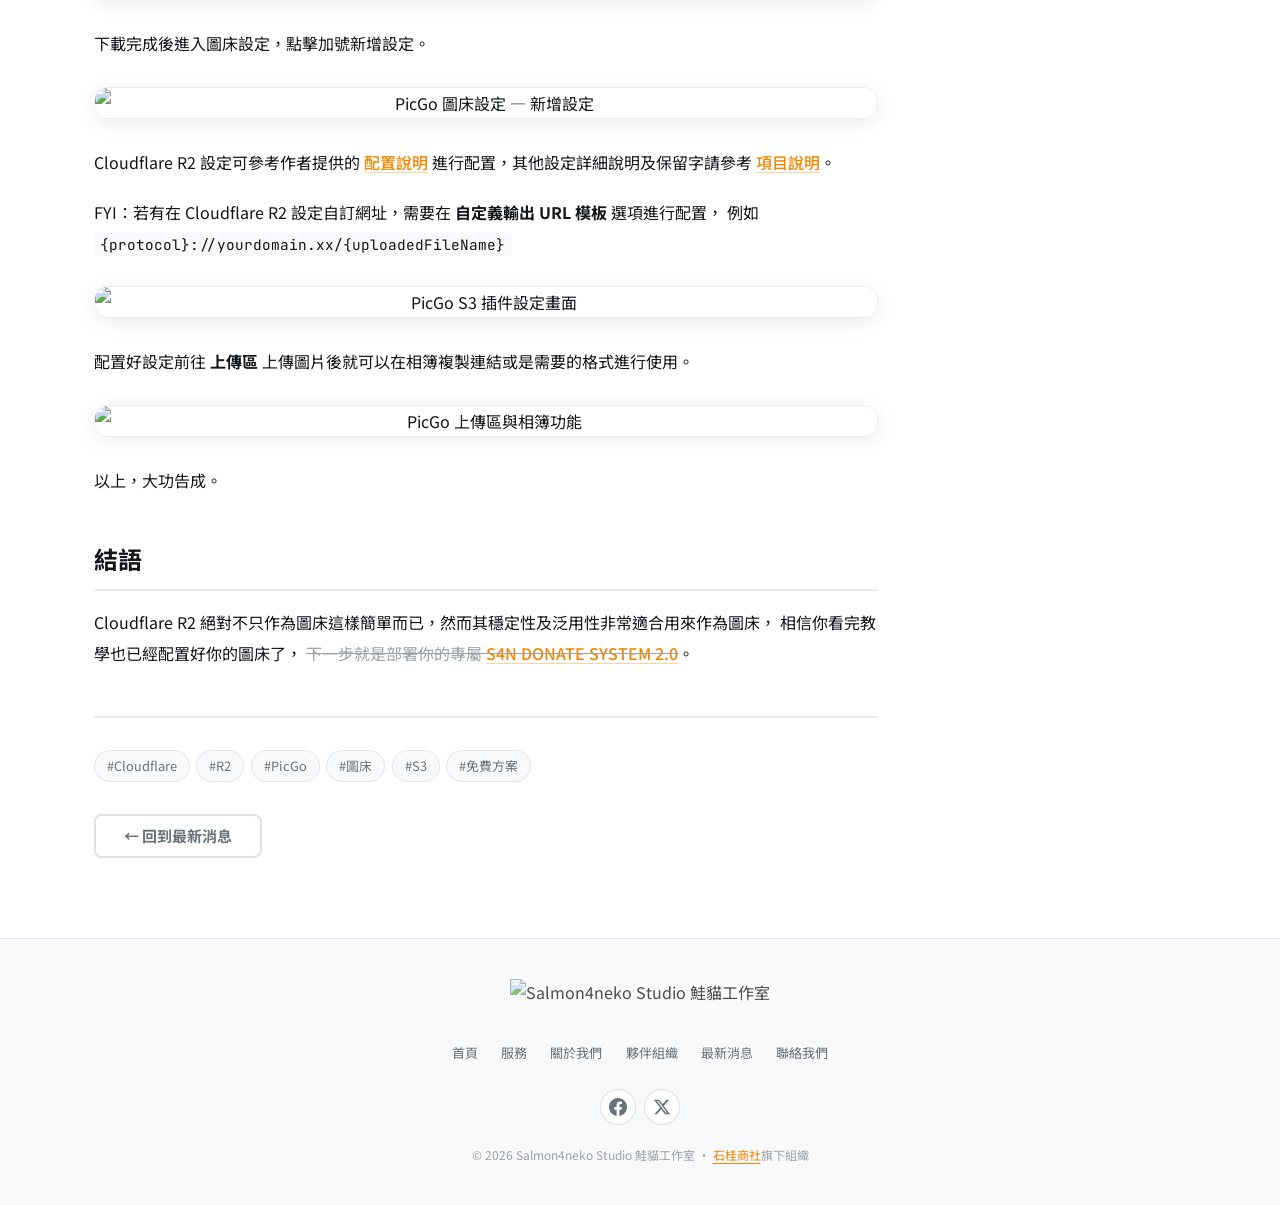
==== commit 3181a6cb: "Align the studio site with the shared #F28500 design tokens. Replace the salmon accent with the shar" ====
--- a/news/001-cloudflare-r2-picgo.html
+++ b/news/001-cloudflare-r2-picgo.html
@@ -1,5 +1,5 @@
 <!DOCTYPE html>
-<html lang="zh-TW">
+<html lang="zh-TW" class="is-light">
 
 <head>
     <meta charset="UTF-8" />
@@ -23,10 +23,10 @@
     <link rel="preconnect" href="https://fonts.googleapis.com" />
     <link rel="preconnect" href="https://fonts.gstatic.com" crossorigin />
     <link
-        href="https://fonts.googleapis.com/css2?family=Noto+Sans+TC:wght@300;400;500;700;900&family=JetBrains+Mono:wght@400;500&display=swap"
+        href="https://fonts.googleapis.com/css2?family=Noto+Sans+TC:wght@400;500;700&family=JetBrains+Mono:wght@400;500&display=swap"
         rel="stylesheet" />
 
-    <link rel="stylesheet" href="../style.css?v=20260721c" />
+    <link rel="stylesheet" href="../style.css?v=20261125a" />
 
     <style>
         /* =============================================
@@ -35,7 +35,7 @@
 
         /* 文章 Hero */
         .s4n-article-hero {
-            margin-top: 64px;
+            margin-top: var(--s4n-header-h);
             padding: 4.5rem 0 3.5rem;
             background: var(--s4n-bg);
             border-bottom: 1px solid var(--s4n-border);
@@ -52,12 +52,16 @@
         }
 
         .s4n-article-breadcrumb a {
-            color: var(--s4n-text-2);
-            transition: color var(--s4n-transition);
-        }
-
-        .s4n-article-breadcrumb a:hover {
-            color: var(--s4n-salmon);
+            color: var(--s4n-primary);
+            text-decoration: underline;
+            text-underline-offset: 3px;
+            transition: color var(--s4n-duration-fast) var(--s4n-ease);
+        }
+
+        .s4n-article-breadcrumb a:hover,
+        .s4n-article-breadcrumb a:focus-visible,
+        .s4n-article-breadcrumb a:active {
+            color: var(--s4n-link-hover);
         }
 
         .s4n-article-breadcrumb-sep {
@@ -95,7 +99,7 @@
 
         .s4n-article-hero-title {
             font-size: clamp(1.875rem, 4vw, 2.75rem);
-            font-weight: 900;
+            font-weight: 700;
             letter-spacing: -0.03em;
             line-height: 1.15;
             color: var(--s4n-text);
@@ -112,8 +116,8 @@
             width: 40px;
             height: 40px;
             border-radius: 50%;
-            background: var(--s4n-salmon-pale);
-            border: 2px solid rgba(255, 99, 16, 0.2);
+            background: var(--s4n-primary-pale);
+            border: 2px solid rgba(242, 133, 0, 0.2);
             display: flex;
             align-items: center;
             justify-content: center;
@@ -124,7 +128,7 @@
 
         .s4n-article-author-name {
             font-size: 0.9375rem;
-            font-weight: 600;
+            font-weight: 500;
             color: var(--s4n-text);
         }
 
@@ -165,7 +169,7 @@
 
         .s4n-article-content h2 {
             font-size: 1.5rem;
-            font-weight: 800;
+            font-weight: 700;
             letter-spacing: -0.02em;
             color: var(--s4n-text);
             margin: 2.5rem 0 1rem;
@@ -192,7 +196,7 @@
             display: inline-block;
             width: 4px;
             height: 1em;
-            background: var(--s4n-salmon);
+            background: var(--s4n-primary);
             border-radius: 2px;
             flex-shrink: 0;
         }
@@ -207,17 +211,19 @@
         }
 
         .s4n-article-content a {
-            color: var(--s4n-salmon);
+            color: var(--s4n-primary);
             text-decoration: underline;
-            text-decoration-color: rgba(255, 99, 16, 0.35);
+            text-decoration-color: rgba(242, 133, 0, 0.35);
             text-underline-offset: 3px;
             font-weight: 500;
             transition: color var(--s4n-transition), text-decoration-color var(--s4n-transition);
         }
 
-        .s4n-article-content a:hover {
-            color: var(--s4n-salmon-dk);
-            text-decoration-color: var(--s4n-salmon-dk);
+        .s4n-article-content a:hover,
+        .s4n-article-content a:focus-visible,
+        .s4n-article-content a:active {
+            color: var(--s4n-link-hover);
+            text-decoration-color: var(--s4n-link-hover);
         }
 
         .s4n-article-content strong {
@@ -250,9 +256,9 @@
         .s4n-article-pullquote {
             margin: 2rem 0;
             padding: 2rem 2.5rem;
-            background: linear-gradient(135deg, var(--s4n-salmon-pale) 0%, rgba(255, 243, 237, 0.5) 100%);
+            background: linear-gradient(135deg, var(--s4n-primary-pale) 0%, rgba(255, 244, 230, 0.5) 100%);
             border-radius: var(--s4n-radius-lg);
-            border: 1px solid rgba(255, 99, 16, 0.15);
+            border: 1px solid rgba(242, 133, 0, 0.15);
             text-align: center;
         }
 
@@ -263,7 +269,7 @@
         .s4n-article-pullquote p {
             font-size: 1.1875rem;
             font-weight: 700;
-            color: var(--s4n-salmon-dk);
+            color: var(--s4n-primary);
             line-height: 1.6;
             margin-bottom: 0.75rem !important;
             font-style: italic;
@@ -282,7 +288,7 @@
         /* 側欄 */
         .s4n-article-sidebar {
             position: sticky;
-            top: calc(64px + 1.5rem);
+            top: calc(var(--s4n-header-h) + 1.5rem);
         }
 
         .s4n-sidebar-card {
@@ -313,16 +319,22 @@
         .s4n-toc-list a {
             display: block;
             font-size: 0.875rem;
-            color: var(--s4n-text-2);
+            color: var(--s4n-primary);
             padding: 0.3rem 0.5rem;
             border-radius: var(--s4n-radius-sm);
-            transition: color var(--s4n-transition), background var(--s4n-transition);
-            text-decoration: none;
-        }
-
-        .s4n-toc-list a:hover {
-            color: var(--s4n-salmon);
-            background: var(--s4n-salmon-pale);
+            transition: color var(--s4n-duration-fast) var(--s4n-ease),
+                background var(--s4n-duration-fast) var(--s4n-ease);
+            text-decoration: underline;
+            text-decoration-color: rgba(242, 133, 0, 0.35);
+            text-underline-offset: 3px;
+        }
+
+        .s4n-toc-list a:hover,
+        .s4n-toc-list a:focus-visible,
+        .s4n-toc-list a:active {
+            color: var(--s4n-link-hover);
+            text-decoration-color: var(--s4n-link-hover);
+            background: var(--s4n-primary-pale);
         }
 
         .s4n-toc-list .toc-sub {
@@ -409,7 +421,7 @@
                 <a href="../pages/news.html" class="s4n-nav-link is-active" id="nav-news">最新消息</a>
                 <a href="../pages/contact.html" class="s4n-nav-link" id="nav-contact">聯絡我們</a>
             </nav>
-            <a href="../pages/contact.html" class="s4n-cta-btn" id="cta-button">立即聯絡</a>
+            <a href="../pages/contact.html" class="ts-button s4n-cta-btn" id="cta-button">立即聯絡</a>
             <button class="s4n-menu-toggle" id="menu-toggle" aria-label="開啟選單" aria-expanded="false"
                 aria-controls="mobile-menu">
                 <span></span><span></span><span></span>
@@ -422,7 +434,7 @@
             <a href="../index.html#partners" class="s4n-mobile-link" id="mobile-nav-partners">夥伴組織</a>
             <a href="../pages/news.html" class="s4n-mobile-link" id="mobile-nav-news">最新消息</a>
             <a href="../pages/contact.html" class="s4n-mobile-link" id="mobile-nav-contact">聯絡我們</a>
-            <a href="../pages/contact.html" class="s4n-mobile-cta" id="mobile-cta">立即聯絡</a>
+            <a href="../pages/contact.html" class="ts-button s4n-mobile-cta" id="mobile-cta">立即聯絡</a>
         </div>
     </header>
 
@@ -692,7 +704,7 @@
                             <span class="s4n-article-tag">#免費方案</span>
                         </div>
                         <div class="s4n-article-nav" id="article-nav">
-                            <a href="../pages/news.html" class="s4n-btn s4n-btn-ghost" id="back-to-news">← 回到最新消息</a>
+                            <a href="../pages/news.html" class="ts-button s4n-btn s4n-btn-ghost" id="back-to-news">← 回到最新消息</a>
                         </div>
                     </div>
 
@@ -720,7 +732,7 @@
                         <div style="display:flex; align-items:center; gap:0.75rem; margin-bottom:0.75rem;">
                             <img src="https://img.uwub.tw/bafkreihvciizougvtv62mdo3qgdpns3is7l3yuhtyetq4fu3cuzlg3fs4a.jpg"
                                 alt="黢黢"
-                                style="width:44px;height:44px;border-radius:50%;background:var(--s4n-salmon-pale);border:2px solid rgba(255,99,16,0.2);object-fit:cover;flex-shrink:0;" />
+                                style="width:44px;height:44px;border-radius:50%;background:var(--s4n-primary-pale);border:2px solid rgba(242, 133, 0,0.2);object-fit:cover;flex-shrink:0;" />
                             <div>
                                 <div style="font-weight:700;color:var(--s4n-text);font-size:0.9375rem;">鮭鮭</div>
                                 <div style="font-size:0.8rem;color:var(--s4n-text-light);">Salmon4neko Studio</div>
@@ -792,8 +804,7 @@
                 </div>
                 <div class="s4n-footer-copy" id="footer-copy">
                     © 2026 Salmon4neko Studio 鮭貓工作室 · <a href="https://sake-corp.com/" target="_blank" rel="noopener"
-                        style="color:inherit; text-decoration:underline; text-underline-offset:3px; opacity:0.75; transition:opacity 0.2s;"
-                        onmouseover="this.style.opacity='1'" onmouseout="this.style.opacity='0.75'">石桂商社</a>旗下組織
+                        >石桂商社</a>旗下組織
                 </div>
             </div>
         </div>
@@ -822,9 +833,9 @@
                             link.style.background = '';
                             link.style.fontWeight = '';
                             if (link.getAttribute('href') === '#' + id) {
-                                link.style.color = 'var(--s4n-salmon)';
-                                link.style.background = 'var(--s4n-salmon-pale)';
-                                link.style.fontWeight = '600';
+                                link.style.color = 'var(--s4n-primary)';
+                                link.style.background = 'var(--s4n-primary-pale)';
+                                link.style.fontWeight = '700';
                             }
                         });
                     }
--- a/style.css
+++ b/style.css
@@ -0,0 +1,1296 @@
+/* =============================================
+   Salmon4neko Studio — 品牌網站樣式（亮色系）
+   框架：Tocas UI 5.0  ·  自訂樣式覆寫
+   ============================================= */
+
+/* S4N shared design tokens — keep in sync with the other site */
+:root {
+    --s4n-primary: #F28500;
+    --s4n-primary-hover: #d97700;
+    --s4n-primary-active: #bf6900;
+    --s4n-link-hover: #ff9a1f;
+    --s4n-on-primary: #fff;
+    --s4n-radius-sm: 8px;
+    --s4n-radius: 14px;
+    --s4n-radius-lg: 20px;
+    --s4n-header-h: 64px;
+    --s4n-surface: #ffffff;
+    --s4n-surface-alt: #f8f9fb;
+    --s4n-text: #111518;
+    --s4n-text-muted: #687279;
+    --s4n-text-faint: #9aa3a9;
+    --s4n-border: rgba(0, 0, 0, 0.08);
+    --s4n-border-strong: rgba(0, 0, 0, 0.12);
+    --s4n-space-1: 0.25rem;
+    --s4n-space-2: 0.5rem;
+    --s4n-space-3: 0.75rem;
+    --s4n-space-4: 1rem;
+    --s4n-space-5: 1.5rem;
+    --s4n-space-6: 2rem;
+    --s4n-space-7: 3rem;
+    --s4n-space-8: 4rem;
+    --s4n-shadow-sm: 0 2px 8px rgba(0, 0, 0, 0.06);
+    --s4n-shadow: 0 4px 20px rgba(0, 0, 0, 0.08);
+    --s4n-shadow-lg: 0 12px 40px rgba(0, 0, 0, 0.12);
+    --s4n-shadow-hover: 0 18px 40px rgba(17, 21, 24, 0.12);
+    --s4n-duration-fast: 180ms;
+    --s4n-duration: 200ms;
+    --s4n-ease: ease;
+    --s4n-font: "Noto Sans TC", system-ui, sans-serif;
+}
+
+/* Studio aliases and Tocas primary override. Not part of the shared block. */
+:root {
+    --s4n-primary-pale: #fff4e6;
+    --s4n-primary-light: #ffc56a;
+    --s4n-bg: var(--s4n-surface);
+    --s4n-bg-alt: var(--s4n-surface-alt);
+    --s4n-bg-card: var(--s4n-surface);
+    --s4n-white: var(--s4n-surface);
+    --s4n-text-2: var(--s4n-text-muted);
+    --s4n-text-light: var(--s4n-text-faint);
+    --s4n-border-md: var(--s4n-border-strong);
+    --s4n-transition: var(--s4n-duration) var(--s4n-ease);
+
+    --ts-primary-400: var(--s4n-link-hover);
+    --ts-primary-500: var(--s4n-primary);
+    --ts-primary-600: var(--s4n-primary-hover);
+    --ts-primary-700: var(--s4n-primary-active);
+    --ts-primary-800: var(--s4n-primary-active);
+    --ts-primary-900: var(--s4n-primary-active);
+    --ts-static-primary-400: var(--s4n-link-hover);
+    --ts-static-primary-500: var(--s4n-primary);
+    --ts-static-primary-600: var(--s4n-primary-hover);
+    --ts-static-primary-700: var(--s4n-primary-active);
+    --ts-static-primary-800: var(--s4n-primary-active);
+    --ts-static-primary-900: var(--s4n-primary-active);
+    --ts-link-700: var(--s4n-primary);
+    --ts-tonal-primary-400: var(--s4n-primary-pale);
+    --ts-tonal-primary-800: var(--s4n-primary-active);
+    --ts-accent-color: var(--s4n-primary);
+    --ts-accent-foreground-color: var(--s4n-on-primary);
+}
+
+/* ---- 全域重設 ---- */
+*, *::before, *::after { box-sizing: border-box; margin: 0; padding: 0; }
+
+html { scroll-behavior: smooth; font-size: 16px; }
+
+body {
+    font-family: var(--s4n-font);
+    background: var(--s4n-bg);
+    color: var(--s4n-text);
+    line-height: 1.7;
+    overflow-x: hidden;
+}
+
+a { color: inherit; text-decoration: none; }
+
+/* =============================================
+   通用容器
+   ============================================= */
+.s4n-container {
+    max-width: 1140px;
+    margin: 0 auto;
+    padding: 0 1.5rem;
+}
+
+/* =============================================
+   通用按鈕
+   ============================================= */
+a.ts-button.s4n-btn,
+a.ts-button.s4n-cta-btn,
+a.ts-button.s4n-mobile-cta,
+button.ts-button.s4n-btn {
+    height: auto;
+    min-width: 0;
+    overflow: visible;
+    opacity: 1;
+    text-decoration: none;
+}
+
+a.ts-button.s4n-btn:hover,
+a.ts-button.s4n-cta-btn:hover,
+a.ts-button.s4n-mobile-cta:hover,
+button.ts-button.s4n-btn:hover {
+    opacity: 1;
+}
+
+.s4n-btn {
+    display: inline-flex;
+    align-items: center;
+    justify-content: center;
+    gap: 0.4rem;
+    padding: 0.7rem 1.75rem;
+    font-size: 0.9375rem;
+    font-weight: 700;
+    border-radius: var(--s4n-radius-sm);
+    border: 2px solid transparent;
+    cursor: pointer;
+    text-decoration: none;
+    transition: background var(--s4n-duration-fast) var(--s4n-ease),
+                color var(--s4n-duration-fast) var(--s4n-ease),
+                border-color var(--s4n-duration-fast) var(--s4n-ease),
+                transform var(--s4n-duration-fast) var(--s4n-ease),
+                box-shadow var(--s4n-duration-fast) var(--s4n-ease);
+    line-height: 1.2;
+    white-space: nowrap;
+    vertical-align: middle;
+}
+.s4n-btn:hover { transform: translateY(-2px); }
+.s4n-btn:active { transform: translateY(0); }
+
+.s4n-btn-primary,
+.s4n-btn-primary:visited {
+    background: var(--s4n-primary);
+    color: var(--s4n-on-primary);
+    border-color: var(--s4n-primary);
+}
+.s4n-btn-primary svg,
+.s4n-btn-primary .ts-icon {
+    color: var(--s4n-on-primary);
+    fill: currentColor;
+}
+.s4n-btn-primary:hover {
+    background: var(--s4n-primary-hover);
+    border-color: var(--s4n-primary-hover);
+    color: var(--s4n-on-primary);
+    box-shadow: 0 6px 20px rgba(242, 133, 0, 0.35);
+}
+.s4n-btn-primary:active {
+    background: var(--s4n-primary-active);
+    border-color: var(--s4n-primary-active);
+    color: var(--s4n-on-primary);
+    box-shadow: none;
+}
+
+.s4n-btn-ghost {
+    background: transparent;
+    color: var(--s4n-text-2);
+    border-color: var(--s4n-border-md);
+}
+.s4n-btn-ghost:hover {
+    background: var(--s4n-bg-alt);
+    color: var(--s4n-text);
+    border-color: var(--s4n-border-md);
+}
+
+.s4n-btn-white,
+.s4n-btn-white:visited {
+    background: #fff;
+    color: var(--s4n-primary);
+    border-color: #fff;
+}
+.s4n-btn-white svg,
+.s4n-btn-white .ts-icon {
+    color: var(--s4n-primary);
+    fill: currentColor;
+}
+.s4n-btn-white:hover {
+    background: var(--s4n-primary-pale);
+    color: var(--s4n-primary-hover);
+    box-shadow: 0 6px 20px rgba(0,0,0,0.15);
+}
+.s4n-btn-white:active {
+    color: var(--s4n-primary-active);
+}
+
+.s4n-btn-outline-white {
+    background: transparent;
+    color: #fff;
+    border-color: rgba(255,255,255,0.5);
+}
+.s4n-btn-outline-white:hover {
+    background: rgba(255,255,255,0.15);
+    border-color: #fff;
+}
+
+.s4n-btn-fluid { width: 100%; }
+
+/* =============================================
+   導航列
+   ============================================= */
+.s4n-header {
+    position: fixed;
+    top: 0; left: 0; right: 0;
+    z-index: 1000;
+    background: rgba(255,255,255,0.85);
+    backdrop-filter: blur(20px);
+    -webkit-backdrop-filter: blur(20px);
+    border-bottom: 0;
+    box-shadow: inset 0 -1px 0 var(--s4n-border);
+    transition: background var(--s4n-transition), box-shadow var(--s4n-transition);
+}
+
+.s4n-header.is-scrolled {
+    background: rgba(255,255,255,0.97);
+    box-shadow: inset 0 -1px 0 var(--s4n-border), 0 2px 16px rgba(0,0,0,0.08);
+}
+
+.s4n-nav-inner {
+    display: flex;
+    align-items: center;
+    gap: 1rem;
+    padding: 0 1.5rem;
+    height: var(--s4n-header-h);
+    max-width: 1140px;
+    margin: 0 auto;
+}
+
+/* LOGO 圖片 */
+.s4n-logo {
+    display: flex;
+    align-items: center;
+    flex-shrink: 0;
+    transition: opacity var(--s4n-transition);
+}
+.s4n-logo:hover { opacity: 0.75; }
+
+.s4n-logo-img {
+    height: 44px;
+    width: auto;
+    display: block;
+}
+
+.s4n-nav-links {
+    display: flex;
+    align-items: center;
+    gap: 0.125rem;
+    margin-left: auto;
+}
+
+.s4n-nav-link {
+    padding: 0.4rem 0.75rem;
+    border-radius: var(--s4n-radius-sm);
+    font-size: 0.875rem;
+    color: var(--s4n-text-2);
+    transition: color var(--s4n-transition), background var(--s4n-transition);
+}
+.s4n-nav-link:hover,
+.s4n-nav-link:focus-visible {
+    color: var(--s4n-link-hover);
+    background: var(--s4n-primary-pale);
+    text-decoration: underline;
+    text-underline-offset: 3px;
+}
+.s4n-nav-link.is-active,
+.s4n-nav-link.is-active:hover {
+    color: var(--s4n-primary);
+    background: var(--s4n-primary-pale);
+    text-decoration: none;
+}
+
+/* 導航 CTA 按鈕 */
+.s4n-cta-btn,
+.s4n-cta-btn:visited {
+    display: inline-flex;
+    align-items: center;
+    justify-content: center;
+    gap: 0.4rem;
+    padding: 0.45rem 1.1rem;
+    background: var(--s4n-primary);
+    color: var(--s4n-on-primary);
+    font-size: 0.8125rem;
+    font-weight: 700;
+    border-radius: var(--s4n-radius-sm);
+    line-height: 1.2;
+    white-space: nowrap;
+    text-decoration: none;
+    border: 2px solid var(--s4n-primary);
+    transition: background var(--s4n-duration-fast) var(--s4n-ease),
+                color var(--s4n-duration-fast) var(--s4n-ease),
+                transform var(--s4n-duration-fast) var(--s4n-ease),
+                box-shadow var(--s4n-duration-fast) var(--s4n-ease);
+    flex-shrink: 0;
+}
+.s4n-cta-btn svg,
+.s4n-cta-btn .ts-icon {
+    color: var(--s4n-on-primary);
+    fill: currentColor;
+}
+.s4n-cta-btn:hover {
+    background: var(--s4n-primary-hover);
+    border-color: var(--s4n-primary-hover);
+    color: var(--s4n-on-primary);
+    transform: translateY(-2px);
+    box-shadow: 0 6px 20px rgba(242, 133, 0, 0.35);
+}
+.s4n-cta-btn:active {
+    background: var(--s4n-primary-active);
+    border-color: var(--s4n-primary-active);
+    color: var(--s4n-on-primary);
+    transform: translateY(0);
+    box-shadow: none;
+}
+
+/* 漢堡按鈕 */
+.s4n-menu-toggle {
+    display: none;
+    flex-direction: column;
+    gap: 5px;
+    background: none;
+    border: none;
+    cursor: pointer;
+    padding: 0.25rem;
+    flex-shrink: 0;
+}
+.s4n-menu-toggle span {
+    display: block;
+    width: 22px; height: 2px;
+    background: var(--s4n-text-2);
+    border-radius: 2px;
+    transition: transform var(--s4n-transition), opacity var(--s4n-transition);
+}
+.s4n-menu-toggle.is-open span:nth-child(1) { transform: translateY(7px) rotate(45deg); }
+.s4n-menu-toggle.is-open span:nth-child(2) { opacity: 0; }
+.s4n-menu-toggle.is-open span:nth-child(3) { transform: translateY(-7px) rotate(-45deg); }
+
+/* 手機選單 */
+.s4n-mobile-menu {
+    display: none;
+    flex-direction: column;
+    gap: 0.25rem;
+    padding: 0.75rem 1.5rem 1rem;
+    border-top: 1px solid var(--s4n-border);
+    background: var(--s4n-white);
+}
+.s4n-mobile-menu.is-open { display: flex; }
+
+.s4n-mobile-link {
+    padding: 0.6rem 0.75rem;
+    border-radius: var(--s4n-radius-sm);
+    color: var(--s4n-text-2);
+    font-size: 0.9rem;
+    transition: color var(--s4n-transition), background var(--s4n-transition);
+}
+.s4n-mobile-link:hover,
+.s4n-mobile-link:focus-visible {
+    color: var(--s4n-link-hover);
+    background: var(--s4n-primary-pale);
+    text-decoration: underline;
+    text-underline-offset: 3px;
+}
+.s4n-mobile-link.is-active,
+.s4n-mobile-link.is-active:hover {
+    color: var(--s4n-primary);
+    background: var(--s4n-primary-pale);
+    text-decoration: none;
+}
+
+.s4n-mobile-cta,
+.s4n-mobile-cta:visited {
+    display: flex;
+    align-items: center;
+    justify-content: center;
+    gap: 0.4rem;
+    margin-top: 0.5rem;
+    padding: 0.7rem;
+    background: var(--s4n-primary);
+    color: var(--s4n-on-primary);
+    font-weight: 700;
+    font-size: 0.875rem;
+    border-radius: var(--s4n-radius-sm);
+    line-height: 1.2;
+    text-decoration: none;
+    border: 2px solid var(--s4n-primary);
+    transition: background var(--s4n-duration-fast) var(--s4n-ease),
+                color var(--s4n-duration-fast) var(--s4n-ease),
+                transform var(--s4n-duration-fast) var(--s4n-ease),
+                box-shadow var(--s4n-duration-fast) var(--s4n-ease);
+}
+.s4n-mobile-cta svg,
+.s4n-mobile-cta .ts-icon {
+    color: var(--s4n-on-primary);
+    fill: currentColor;
+}
+.s4n-mobile-cta:hover {
+    background: var(--s4n-primary-hover);
+    border-color: var(--s4n-primary-hover);
+    color: var(--s4n-on-primary);
+    transform: translateY(-2px);
+    box-shadow: 0 6px 20px rgba(242, 133, 0, 0.35);
+}
+.s4n-mobile-cta:active {
+    background: var(--s4n-primary-active);
+    border-color: var(--s4n-primary-active);
+    color: var(--s4n-on-primary);
+    transform: translateY(0);
+    box-shadow: none;
+}
+
+/* =============================================
+   Hero 區塊
+   ============================================= */
+.s4n-hero {
+    position: relative;
+    min-height: 100dvh;
+    display: flex;
+    align-items: center;
+    overflow: hidden;
+    padding-top: var(--s4n-header-h);
+    background: var(--s4n-white);
+}
+
+.s4n-hero-bg {
+    position: absolute;
+    inset: 0;
+    background:
+        radial-gradient(ellipse 55% 50% at 80% 40%, rgba(242, 133, 0,0.08) 0%, transparent 65%),
+        radial-gradient(ellipse 40% 35% at 10% 70%, rgba(242, 133, 0,0.05) 0%, transparent 60%);
+    pointer-events: none;
+}
+
+.s4n-hero .s4n-container {
+    display: grid;
+    grid-template-columns: 1fr 1fr;
+    gap: 4rem;
+    align-items: center;
+    padding-top: 4rem;
+    padding-bottom: 4rem;
+}
+
+.s4n-hero-content { max-width: 540px; }
+
+.s4n-hero-badge {
+    display: inline-block;
+    font-size: 0.72rem;
+    font-weight: 700;
+    letter-spacing: 0.08em;
+    text-transform: uppercase;
+    margin-bottom: 1.25rem;
+    background: var(--s4n-primary-pale);
+    color: var(--s4n-primary);
+    border: 1px solid rgba(242, 133, 0,0.2);
+    padding: 0.3rem 0.8rem;
+    border-radius: 999px;
+}
+
+.s4n-hero-title {
+    font-size: clamp(2rem, 4.5vw, 3.25rem);
+    font-weight: 700;
+    line-height: 1.1;
+    letter-spacing: -0.03em;
+    color: var(--s4n-text);
+    margin-bottom: 1.25rem;
+    display: flex;
+    flex-direction: column;
+    gap: 0.25rem;
+}
+
+.s4n-hero-subtitle {
+    font-size: 0.55em;
+    font-weight: 500;
+    color: var(--s4n-primary);
+    letter-spacing: 0.05em;
+}
+
+.s4n-hero-desc {
+    color: var(--s4n-text-2);
+    font-size: 1.0625rem;
+    line-height: 1.8;
+    margin-bottom: 2rem;
+}
+
+.s4n-hero-actions {
+    display: flex;
+    gap: 0.75rem;
+    flex-wrap: wrap;
+}
+
+/* Hero 視覺裝飾 */
+.s4n-hero-visual {
+    position: relative;
+    height: 400px;
+    display: flex;
+    align-items: center;
+    justify-content: center;
+}
+
+.s4n-orb {
+    position: absolute;
+    border-radius: 50%;
+    filter: blur(50px);
+    animation: float 6s ease-in-out infinite;
+}
+.s4n-orb-1 {
+    width: 280px; height: 280px;
+    background: rgba(242, 133, 0,0.12);
+    top: 5%; left: 5%;
+    animation-delay: 0s;
+}
+.s4n-orb-2 {
+    width: 200px; height: 200px;
+    background: rgba(255, 154, 31,0.1);
+    bottom: 10%; right: 5%;
+    animation-delay: -2s;
+}
+.s4n-orb-3 {
+    width: 140px; height: 140px;
+    background: rgba(242, 133, 0,0.08);
+    top: 50%; left: 50%;
+    transform: translate(-50%,-50%);
+    animation-delay: -4s;
+}
+
+.s4n-hero-logo-wrap {
+    position: relative;
+    z-index: 1;
+    animation: fishFloat 4s ease-in-out infinite;
+    filter: drop-shadow(0 8px 32px rgba(242, 133, 0,0.25));
+}
+
+.s4n-hero-logo-icon {
+    width: 240px;
+    height: 240px;
+    object-fit: contain;
+    display: block;
+}
+
+@keyframes float {
+    0%, 100% { transform: translateY(0); }
+    50%       { transform: translateY(-16px); }
+}
+@keyframes fishFloat {
+    0%, 100% { transform: translateY(0) rotate(-3deg); }
+    50%       { transform: translateY(-16px) rotate(3deg); }
+}
+
+/* 滾動提示 */
+.s4n-scroll-hint {
+    position: absolute;
+    bottom: 2rem; left: 50%;
+    transform: translateX(-50%);
+    color: var(--s4n-text-light);
+    animation: bounce 2s ease-in-out infinite;
+    font-size: 1.2rem;
+}
+@keyframes bounce {
+    0%, 100% { transform: translateX(-50%) translateY(0); opacity: 0.5; }
+    50%       { transform: translateX(-50%) translateY(8px); opacity: 1; }
+}
+
+/* =============================================
+   通用區塊
+   ============================================= */
+.s4n-section { padding: 5rem 0; background: var(--s4n-bg); }
+.s4n-section-alt { background: var(--s4n-bg-alt); }
+.s4n-section-salmon {
+    background: linear-gradient(135deg, var(--s4n-primary) 0%, var(--s4n-link-hover) 100%);
+}
+
+.s4n-section-label {
+    font-size: 0.7rem;
+    font-weight: 700;
+    letter-spacing: 0.2em;
+    text-transform: uppercase;
+    color: var(--s4n-primary);
+    margin-bottom: 0.75rem;
+}
+
+.s4n-label-white { color: rgba(255,255,255,0.75); }
+
+.s4n-section-title {
+    font-size: clamp(1.75rem, 4vw, 2.75rem);
+    font-weight: 700;
+    letter-spacing: -0.03em;
+    line-height: 1.15;
+    margin-bottom: 1rem;
+    color: var(--s4n-text);
+}
+
+.s4n-title-white { color: #fff; }
+
+.s4n-section-lead {
+    font-size: 1.0625rem;
+    color: var(--s4n-text-2);
+    max-width: 560px;
+    margin-bottom: 3rem;
+    line-height: 1.8;
+}
+
+.s4n-lead-white { color: rgba(255,255,255,0.85); max-width: 600px; }
+
+/* =============================================
+   關於我們
+   ============================================= */
+.s4n-about-box {
+    background: var(--s4n-white) !important;
+    border: 1px solid var(--s4n-border) !important;
+    border-radius: var(--s4n-radius) !important;
+    box-shadow: var(--s4n-shadow-sm) !important;
+}
+
+.s4n-about-text {
+    color: var(--s4n-text-2);
+    line-height: 1.9;
+    margin-bottom: 1rem;
+}
+.s4n-about-text:last-child { margin-bottom: 0; }
+
+.s4n-link {
+    color: var(--s4n-primary);
+    text-decoration: underline;
+    text-decoration-color: rgba(242, 133, 0, 0.35);
+    text-underline-offset: 3px;
+    transition: color var(--s4n-duration-fast) var(--s4n-ease),
+                text-decoration-color var(--s4n-duration-fast) var(--s4n-ease);
+}
+.s4n-link:hover,
+.s4n-link:focus-visible,
+.s4n-link:active {
+    color: var(--s4n-link-hover);
+    text-decoration: underline;
+    text-decoration-color: var(--s4n-link-hover);
+}
+
+/* 統計卡片 */
+.s4n-stat-box {
+    background: var(--s4n-white) !important;
+    border: 1px solid var(--s4n-border) !important;
+    border-radius: var(--s4n-radius) !important;
+    box-shadow: var(--s4n-shadow-sm) !important;
+    height: 100%;
+    transition: border-color var(--s4n-duration) var(--s4n-ease),
+                transform var(--s4n-duration) var(--s4n-ease),
+                box-shadow var(--s4n-duration) var(--s4n-ease);
+}
+.s4n-stat-box:hover {
+    border-color: rgba(242, 133, 0, 0.3);
+    transform: translateY(-4px);
+    box-shadow: var(--s4n-shadow-hover);
+}
+
+.s4n-stat-value {
+    font-size: 1.1rem !important;
+    font-weight: 700 !important;
+    color: var(--s4n-primary) !important;
+}
+
+.s4n-stat-label {
+    font-size: 0.8rem;
+    color: var(--s4n-text-light);
+    margin-top: 0.25rem;
+}
+
+/* =============================================
+   服務卡片
+   ============================================= */
+.s4n-service-card {
+    background: var(--s4n-white) !important;
+    border: 1px solid var(--s4n-border) !important;
+    border-radius: var(--s4n-radius) !important;
+    box-shadow: var(--s4n-shadow-sm) !important;
+    height: 100%;
+    transition: border-color var(--s4n-duration) var(--s4n-ease),
+                transform var(--s4n-duration) var(--s4n-ease),
+                box-shadow var(--s4n-duration) var(--s4n-ease);
+    cursor: default;
+}
+.s4n-service-card:hover {
+    border-color: rgba(242, 133, 0, 0.3);
+    transform: translateY(-4px);
+    box-shadow: var(--s4n-shadow-hover);
+}
+
+.s4n-service-icon {
+    font-size: 2rem;
+    margin-bottom: 0.875rem;
+    display: block;
+    line-height: 1;
+}
+
+.s4n-service-title {
+    color: var(--s4n-text) !important;
+    font-size: 1rem !important;
+    margin-bottom: 0.5rem !important;
+}
+
+.s4n-service-desc {
+    color: var(--s4n-text-2);
+    font-size: 0.875rem;
+    line-height: 1.7;
+    margin: 0;
+}
+
+.s4n-services-cta {
+    text-align: center;
+    margin-top: 2.5rem;
+}
+
+/* =============================================
+   夥伴組織
+   ============================================= */
+.s4n-partner-card {
+    display: block !important;
+    background: var(--s4n-white) !important;
+    border: 1px solid var(--s4n-border) !important;
+    border-radius: var(--s4n-radius) !important;
+    box-shadow: var(--s4n-shadow-sm) !important;
+    height: 100%;
+    transition: border-color var(--s4n-duration) var(--s4n-ease),
+                transform var(--s4n-duration) var(--s4n-ease),
+                box-shadow var(--s4n-duration) var(--s4n-ease);
+}
+.s4n-partner-card:hover {
+    border-color: rgba(242, 133, 0, 0.3);
+    transform: translateY(-4px);
+    box-shadow: var(--s4n-shadow-hover);
+}
+
+.s4n-partner-self {
+    background: var(--s4n-primary-pale) !important;
+    border-color: rgba(242, 133, 0,0.15) !important;
+}
+
+.s4n-partner-tag {
+    display: inline-block;
+    font-size: 0.7rem;
+    font-weight: 500;
+    border-radius: 999px;
+    padding: 0.2rem 0.65rem;
+    margin-bottom: 0.75rem;
+    letter-spacing: 0.04em;
+}
+.s4n-tag-default  { background: var(--s4n-bg-alt); color: var(--s4n-text-2); border: 1px solid var(--s4n-border); }
+.s4n-tag-secondary{ background: #f0f4ff;            color: #4f6fd4;            border: 1px solid #d0dbff; }
+.s4n-tag-accent   { background: var(--s4n-primary-pale); color: var(--s4n-primary); border: 1px solid rgba(242, 133, 0,0.25); }
+
+.s4n-partner-name {
+    font-size: 1.25rem !important;
+    font-weight: 700 !important;
+    color: var(--s4n-text) !important;
+    margin-bottom: 0.5rem !important;
+}
+
+.s4n-partner-desc {
+    color: var(--s4n-text-2);
+    font-size: 0.875rem;
+    line-height: 1.7;
+    margin-bottom: 1rem;
+}
+
+.s4n-partner-link {
+    display: inline-flex;
+    align-items: center;
+    gap: 0.25rem;
+    font-size: 0.8125rem;
+    color: var(--s4n-primary);
+    text-decoration: underline;
+    text-decoration-color: rgba(242, 133, 0, 0.35);
+    text-underline-offset: 3px;
+    transition: color var(--s4n-duration-fast) var(--s4n-ease),
+                text-decoration-color var(--s4n-duration-fast) var(--s4n-ease);
+    font-weight: 500;
+}
+.s4n-partner-card:hover .s4n-partner-link,
+.s4n-partner-link:hover,
+.s4n-partner-link:focus-visible,
+.s4n-partner-link:active {
+    color: var(--s4n-link-hover);
+    text-decoration-color: var(--s4n-link-hover);
+}
+
+/* =============================================
+   聯絡我們
+   ============================================= */
+.s4n-contact-links {
+    display: flex;
+    flex-direction: column;
+    gap: 0.75rem;
+    height: 100%;
+}
+
+.s4n-contact-item {
+    display: flex;
+    align-items: center;
+    gap: 1rem;
+    padding: 1rem 1.25rem;
+    background: rgba(255,255,255,0.15);
+    border: 1px solid rgba(255,255,255,0.25);
+    border-radius: var(--s4n-radius);
+    transition: background var(--s4n-transition), transform var(--s4n-transition);
+}
+.s4n-contact-item:hover {
+    background: rgba(255,255,255,0.25);
+    transform: translateX(4px);
+}
+
+.s4n-contact-item-icon { font-size: 1.5rem; flex-shrink: 0; }
+.s4n-contact-item-info { flex: 1; }
+.s4n-contact-item-title { font-size: 0.8rem; color: rgba(255,255,255,0.7); margin-bottom: 0.15rem; }
+.s4n-contact-item-value { font-size: 0.9375rem; font-weight: 500; color: var(--s4n-on-primary); }
+.s4n-contact-arrow { color: rgba(255,255,255,0.7); font-size: 0.9rem; }
+
+/* 讓聯絡區塊的兩欄等高 */
+.s4n-contact-grid.ts-grid { align-items: stretch !important; }
+.s4n-contact-grid .column { display: flex; flex-direction: column; }
+
+.s4n-contact-cta-box {
+    background: rgba(255,255,255,0.15);
+    border: 1px solid rgba(255,255,255,0.25);
+    border-radius: var(--s4n-radius);
+    padding: 1.75rem;
+    height: 100%;
+    backdrop-filter: blur(8px);
+    display: flex;
+    flex-direction: column;
+    justify-content: center;
+}
+
+.s4n-cta-title {
+    color: #fff;
+    font-size: 1.2rem;
+    font-weight: 700;
+    margin-bottom: 0.75rem;
+}
+
+.s4n-cta-text {
+    color: rgba(255,255,255,0.8);
+    font-size: 0.875rem;
+    line-height: 1.7;
+    margin-bottom: 1.5rem;
+}
+
+/* =============================================
+   頁面 Hero（服務頁）
+   ============================================= */
+.s4n-page-hero {
+    position: relative;
+    padding: 7rem 0 5rem;
+    margin-top: var(--s4n-header-h);
+    background: linear-gradient(135deg, var(--s4n-primary) 0%, var(--s4n-link-hover) 60%, #ffc56a 100%);
+    overflow: hidden;
+}
+
+.s4n-page-hero::before {
+    content: '';
+    position: absolute;
+    inset: 0;
+    background:
+        radial-gradient(ellipse 60% 70% at 80% 20%, rgba(255,255,255,0.12) 0%, transparent 65%),
+        radial-gradient(ellipse 40% 50% at 10% 90%, rgba(0,0,0,0.08) 0%, transparent 55%);
+    pointer-events: none;
+}
+
+.s4n-page-hero-inner {
+    position: relative;
+    z-index: 1;
+    text-align: center;
+}
+
+.s4n-page-hero .s4n-section-label {
+    color: rgba(255,255,255,0.75);
+}
+
+.s4n-page-hero-title {
+    font-size: clamp(2.25rem, 5vw, 3.5rem);
+    font-weight: 700;
+    letter-spacing: -0.03em;
+    color: var(--s4n-text);
+    margin-bottom: 1rem;
+}
+
+.s4n-page-hero .s4n-page-hero-title {
+    color: #fff;
+    line-height: 1.1;
+}
+
+.s4n-page-hero-desc {
+    font-size: 1.0625rem;
+    color: var(--s4n-text-2);
+    line-height: 1.8;
+}
+
+.s4n-page-hero .s4n-page-hero-desc {
+    color: rgba(255,255,255,0.85);
+}
+
+/* =============================================
+   服務詳情佈局（服務頁）
+   ============================================= */
+.s4n-service-detail-grid {
+    display: grid;
+    grid-template-columns: 1fr 1fr;
+    gap: 5rem;
+    align-items: center;
+}
+
+.s4n-service-reverse {
+    grid-template-areas: "visual content";
+}
+.s4n-service-reverse .s4n-service-detail-visual { grid-area: visual; }
+.s4n-service-reverse .s4n-service-detail-content { grid-area: content; }
+
+.s4n-service-detail-visual {
+    display: flex;
+    align-items: center;
+    justify-content: center;
+}
+
+.s4n-service-icon-wrap {
+    font-size: 8rem;
+    line-height: 1;
+    filter: drop-shadow(0 4px 16px rgba(242, 133, 0,0.2));
+    animation: floatSlow 5s ease-in-out infinite;
+}
+@keyframes floatSlow {
+    0%, 100% { transform: translateY(0); }
+    50%       { transform: translateY(-12px); }
+}
+
+.s4n-highlight { color: var(--s4n-primary); }
+
+.s4n-feature-list {
+    list-style: none;
+    display: grid;
+    grid-template-columns: 1fr 1fr;
+    gap: 0.5rem 1rem;
+    margin: 1.5rem 0 2rem;
+}
+
+.s4n-feature-item {
+    display: flex;
+    align-items: center;
+    gap: 0.5rem;
+    font-size: 0.9rem;
+    color: var(--s4n-text-2);
+}
+
+.s4n-feature-check {
+    width: 20px; height: 20px;
+    background: var(--s4n-primary);
+    color: #fff;
+    border-radius: 50%;
+    font-size: 0.65rem;
+    display: flex;
+    align-items: center;
+    justify-content: center;
+    flex-shrink: 0;
+    font-weight: 700;
+}
+
+.s4n-service-note {
+    font-size: 0.875rem;
+    color: var(--s4n-text-2);
+    line-height: 1.7;
+    margin-bottom: 1.5rem;
+    padding: 1rem 1.25rem;
+    background: var(--s4n-bg-alt);
+    border-left: 3px solid var(--s4n-primary);
+    border-radius: 0 var(--s4n-radius-sm) var(--s4n-radius-sm) 0;
+}
+
+/* CTA 居中（服務頁底部） */
+.s4n-cta-center { text-align: center; }
+.s4n-cta-center .s4n-section-title { margin: 0 auto 1rem; }
+.s4n-cta-center .s4n-section-lead { margin: 0 auto 2.5rem; }
+
+.s4n-cta-actions {
+    display: flex;
+    gap: 0.75rem;
+    justify-content: center;
+    flex-wrap: wrap;
+}
+
+/* =============================================
+   頁尾
+   ============================================= */
+.s4n-footer {
+    background: var(--s4n-bg-alt);
+    border-top: 1px solid var(--s4n-border);
+    padding: 2.5rem 0;
+}
+
+.s4n-footer-inner {
+    display: flex;
+    flex-direction: column;
+    align-items: center;
+    gap: 1.25rem;
+    text-align: center;
+}
+
+.s4n-footer-logo {
+    height: 38px;
+    width: auto;
+    display: block;
+    opacity: 0.75;
+    transition: opacity var(--s4n-transition);
+}
+.s4n-footer-logo:hover { opacity: 1; }
+
+.s4n-footer-nav {
+    display: flex;
+    flex-wrap: wrap;
+    gap: 0.25rem;
+    justify-content: center;
+}
+.s4n-footer-nav a {
+    padding: 0.3rem 0.6rem;
+    font-size: 0.8125rem;
+    color: var(--s4n-text-2);
+    border-radius: 6px;
+    transition: color var(--s4n-transition), background var(--s4n-transition);
+}
+.s4n-footer-nav a:hover,
+.s4n-footer-nav a:focus-visible,
+.s4n-footer-nav a:active {
+    color: var(--s4n-link-hover);
+    background: var(--s4n-primary-pale);
+    text-decoration: underline;
+    text-underline-offset: 3px;
+}
+
+.s4n-footer-copy a {
+    color: var(--s4n-primary);
+    text-decoration: underline;
+    text-underline-offset: 3px;
+}
+.s4n-footer-copy a:hover,
+.s4n-footer-copy a:focus-visible,
+.s4n-footer-copy a:active {
+    color: var(--s4n-link-hover);
+}
+
+.s4n-footer-copy {
+    font-size: 0.75rem;
+    color: var(--s4n-text-light);
+}
+
+.s4n-footer-social {
+    display: flex;
+    align-items: center;
+    gap: 0.5rem;
+}
+
+.s4n-social-btn {
+    display: inline-flex;
+    align-items: center;
+    justify-content: center;
+    width: 36px;
+    height: 36px;
+    border-radius: 50%;
+    background: var(--s4n-bg);
+    border: 1px solid var(--s4n-border-md);
+    color: var(--s4n-text-2);
+    transition: background var(--s4n-duration-fast) var(--s4n-ease),
+        color var(--s4n-duration-fast) var(--s4n-ease),
+        border-color var(--s4n-duration-fast) var(--s4n-ease),
+        transform var(--s4n-duration-fast) var(--s4n-ease),
+        box-shadow var(--s4n-duration-fast) var(--s4n-ease);
+}
+
+.s4n-social-btn:hover {
+    background: var(--s4n-primary-hover);
+    color: var(--s4n-on-primary);
+    border-color: var(--s4n-primary-hover);
+    transform: translateY(-2px);
+    box-shadow: 0 6px 20px rgba(242, 133, 0, 0.35);
+}
+.s4n-social-btn:hover svg {
+    color: var(--s4n-on-primary);
+    fill: currentColor;
+}
+.s4n-social-btn:active {
+    background: var(--s4n-primary-active);
+    border-color: var(--s4n-primary-active);
+    color: var(--s4n-on-primary);
+    transform: translateY(0);
+    box-shadow: none;
+}
+
+/* =============================================
+   進場動畫
+   ============================================= */
+.s4n-fade-in {
+    opacity: 0;
+    transform: translateY(20px);
+    transition: opacity 0.55s ease, transform 0.55s ease;
+}
+.s4n-fade-in.is-visible {
+    opacity: 1;
+    transform: translateY(0);
+}
+.s4n-fade-in:nth-child(2) { transition-delay: 0.08s; }
+.s4n-fade-in:nth-child(3) { transition-delay: 0.16s; }
+.s4n-fade-in:nth-child(4) { transition-delay: 0.24s; }
+.s4n-fade-in:nth-child(5) { transition-delay: 0.32s; }
+.s4n-fade-in:nth-child(6) { transition-delay: 0.40s; }
+
+.s4n-service-card.s4n-fade-in,
+.s4n-partner-card.s4n-fade-in,
+.s4n-stat-box.s4n-fade-in,
+.s4n-news-card.s4n-fade-in,
+.s4n-contact-channel-card.s4n-fade-in {
+    transition: opacity 0.55s ease,
+                transform var(--s4n-duration) var(--s4n-ease),
+                box-shadow var(--s4n-duration) var(--s4n-ease),
+                border-color var(--s4n-duration) var(--s4n-ease);
+}
+
+/* =============================================
+   Tocas UI 覆寫
+   ============================================= */
+.ts-box {
+    background: var(--s4n-white) !important;
+    border: 1px solid var(--s4n-border) !important;
+    border-radius: var(--s4n-radius) !important;
+    box-shadow: var(--s4n-shadow-sm) !important;
+}
+
+.ts-content { padding: 1.5rem !important; }
+.ts-header { color: var(--s4n-text) !important; }
+.ts-statistic .value { color: var(--s4n-primary) !important; }
+
+.ts-grid.is-relaxed { gap: 1.5rem !important; }
+
+/* =============================================
+   響應式
+   ============================================= */
+@media (max-width: 960px) {
+    .s4n-nav-links { display: none; }
+    .s4n-menu-toggle { display: flex; }
+    .s4n-cta-btn { margin-left: auto; }
+
+    .s4n-hero .s4n-container {
+        grid-template-columns: 1fr;
+        text-align: center;
+        gap: 2.5rem;
+    }
+    .s4n-hero-content { max-width: 100%; }
+    .s4n-hero-actions { justify-content: center; }
+    .s4n-hero-visual { height: 260px; }
+    .s4n-hero-logo-icon { width: 180px; height: 180px; }
+
+    .s4n-service-detail-grid {
+        grid-template-columns: 1fr;
+        gap: 2.5rem;
+    }
+    .s4n-service-reverse {
+        grid-template-areas: unset;
+    }
+    .s4n-service-reverse .s4n-service-detail-visual {
+        grid-area: auto;
+        order: 1;
+    }
+    .s4n-service-reverse .s4n-service-detail-content {
+        grid-area: auto;
+        order: 0;
+    }
+
+    .ts-grid.is-3-columns {
+        grid-template-columns: 1fr 1fr !important;
+    }
+}
+
+@media (max-width: 640px) {
+    .s4n-section { padding: 3.5rem 0; }
+    .s4n-page-hero { padding: 5.5rem 0 3rem; }
+
+    .ts-grid.is-3-columns { grid-template-columns: 1fr 1fr !important; }
+    .ts-grid.is-2-columns { grid-template-columns: 1fr 1fr !important; }
+
+    /* 服務卡片格固定 2 欄 */
+    .s4n-services-grid {
+        grid-template-columns: 1fr 1fr !important;
+        display: grid !important;
+    }
+    .s4n-services-grid .column {
+        flex: unset !important;
+        max-width: unset !important;
+        width: 100% !important;
+    }
+
+    .ts-grid.is-relaxed .column.is-8-wide {
+        flex: 0 0 100% !important;
+        max-width: 100% !important;
+    }
+    .s4n-contact-grid .column { flex: 0 0 100% !important; max-width: 100% !important; }
+    .s4n-about-grid  .column { flex: 0 0 100% !important; max-width: 100% !important; }
+
+    .s4n-feature-list { grid-template-columns: 1fr; }
+
+    .s4n-hero-title { font-size: 1.875rem; }
+    .s4n-section-title { font-size: 1.625rem; }
+}
+
+/* 極小螢幕（< 400px）仍維持 2 欄服務卡片 */
+@media (max-width: 400px) {
+    .s4n-services-grid {
+        grid-template-columns: 1fr 1fr !important;
+        display: grid !important;
+        gap: 0.75rem !important;
+    }
+    .ts-grid.is-3-columns,
+    .ts-grid.is-2-columns {
+        grid-template-columns: 1fr 1fr !important;
+    }
+    .s4n-service-icon { font-size: 1.5rem; }
+    .s4n-service-title { font-size: 0.875rem !important; }
+    .s4n-service-desc { font-size: 0.8rem; }
+}
+
+/* Shared card lift. Later than the fade-in transform, and !important so it wins over .ts-box. */
+.s4n-service-card:hover,
+.s4n-partner-card:hover,
+.s4n-stat-box:hover,
+.s4n-news-card:hover,
+.s4n-contact-channel-card:hover {
+    transform: translateY(-4px) !important;
+    box-shadow: var(--s4n-shadow-hover) !important;
+}
+
+:focus-visible {
+    outline: 2px solid var(--s4n-primary);
+    outline-offset: 3px;
+}
+
+a.ts-button:focus-visible,
+button.ts-button:focus-visible,
+.s4n-btn:focus-visible,
+.s4n-cta-btn:focus-visible,
+.s4n-mobile-cta:focus-visible,
+.s4n-nav-link:focus-visible,
+.s4n-mobile-link:focus-visible,
+.s4n-filter-btn:focus-visible,
+.s4n-social-btn:focus-visible,
+.s4n-link:focus-visible {
+    outline: 2px solid var(--s4n-primary);
+    outline-offset: 3px;
+}
+
+@media (prefers-reduced-motion: reduce) {
+    html { scroll-behavior: auto; }
+
+    .s4n-orb,
+    .s4n-hero-logo-wrap,
+    .s4n-scroll-hint,
+    .s4n-service-icon-wrap {
+        animation: none;
+    }
+
+    .s4n-fade-in,
+    .s4n-fade-in.is-visible {
+        opacity: 1;
+        transform: none;
+        transition: none;
+    }
+
+    .s4n-btn:hover,
+    .s4n-btn:active,
+    .s4n-cta-btn:hover,
+    .s4n-cta-btn:active,
+    .s4n-mobile-cta:hover,
+    .s4n-mobile-cta:active,
+    .s4n-social-btn:hover,
+    .s4n-social-btn:active,
+    .s4n-service-card:hover,
+    .s4n-partner-card:hover,
+    .s4n-stat-box:hover,
+    .s4n-news-card:hover,
+    .s4n-contact-channel-card:hover,
+    .s4n-contact-item:hover,
+    .s4n-filter-btn:hover,
+    .s4n-filter-btn:active {
+        transform: none !important;
+    }
+}
